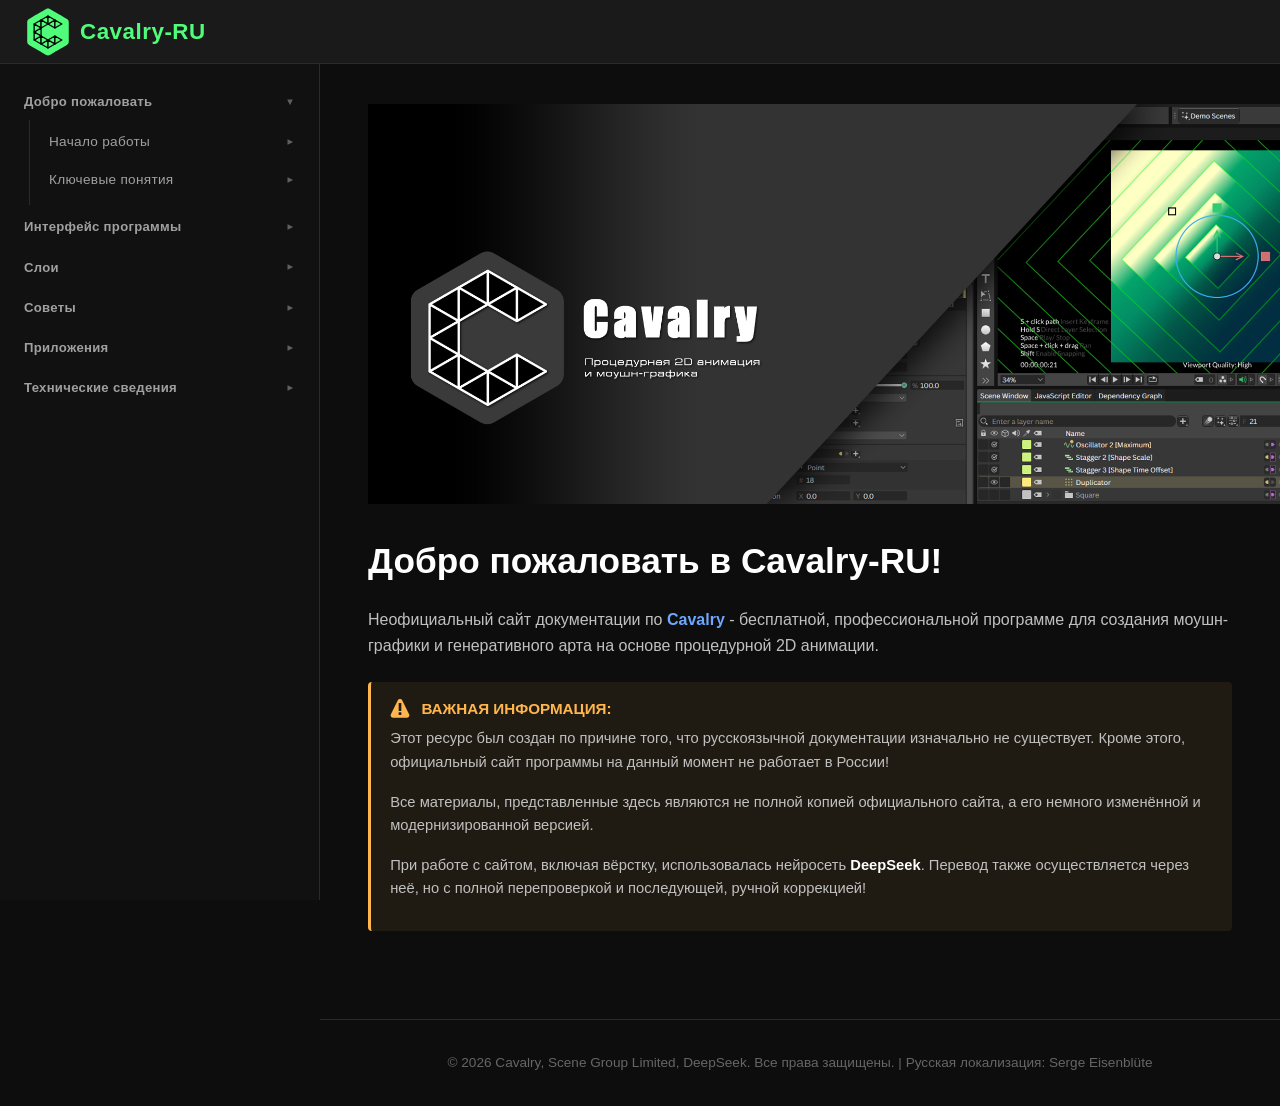
==== index.html @ df7b2c4f "Первые страницы Исправлена главная, добавлены первые страницы и необходимые файлы." ====
<!DOCTYPE html>
<html lang="ru">
<head>
    <meta charset="UTF-8">
    <meta name="viewport" content="width=device-width, initial-scale=1.0">
    <title>Cavalry-RU</title>
    <link rel="stylesheet" href="style.css">
    <link rel="icon" href="favicon.ico" type="image/x-icon">
</head>
<body>

<header></header>

    <aside></aside>

    <main>

        <div class="content">
            <img class="pic" src="imgs/cavalry-title.png" width="1000" height="400">
            <h1>Добро пожаловать в Cavalry-RU!</h1>
            <p>Неофициальный сайт документации по <a href="https://cavalry.studio/en/" target="_blank">Cavalry</a> - бесплатной, профессиональной программе для создания моушн-графики и генеративного арта на основе процедурной 2D анимации.</p>
    
            <div class="warn-box">
                <div class="boxtitle">
                    <img class="icon" src="imgs/warn.svg" width="20" height="20"> 
                    <span>ВАЖНАЯ ИНФОРМАЦИЯ:</span>
                </div>
            
            <p>Этот ресурс был создан по причине того, что русскоязычной документации изначально не существует. Кроме этого, официальный сайт программы на данный момент не работает в России!</p>
<p>Все материалы, представленные здесь являются не полной копией официального сайта, а его немного изменённой и модернизированной версией.</p>
<p>При работе с сайтом, включая вёрстку, использовалась нейросеть <strong>DeepSeek</strong>. Перевод также осуществляется через неё, но с полной перепроверкой и последующей, ручной коррекцией!</p>

            </div>
        </div>
    </main>

<footer></footer>

<script src="sidebar.js"></script>
<script src="header.js"></script>
<script src="footer.js"></script>
<script src="script.js"></script>
</body>
</html>
---- style.css ----
/* ===== Сброс и базовые стили ===== */
* {
    margin: 0;
    padding: 0;
    box-sizing: border-box;
}




:root {
    --bg: #0d0d0d;
    --bg-header: #1a1a1a;
    --bg-sidebar: #111111;
    --bg-card: #151515;

    --border: #2a2a2a;

    --text: #e8e8e8;
    --text-muted: #a0a0a0;
    --text-dim: #666;

    --accent: #6ea8fe;
    --accent-hover: #4c8ce8;

    --success: #4caf50;
    --warning: #ffb74d;
    --danger: #ef5350;

    --shadow-sidebar: 4px 0 20px rgba(0, 0, 0, 0.5);
    --overlay-bg: rgba(0, 0, 0, 0.6);

    --scrollbar-thumb: #2a2a2a;
    --scrollbar-thumb-hover: #3a3a3a;

    --info-bg: rgba(110, 168, 254, 0.08);
    --info-border: #6ea8fe;
    --info-text: #b8d0f5;

    --warn-bg: rgba(255, 183, 77, 0.08);
    --warn-border: #ffb74d;
    --warn-text: #f5d9a8;

    --note-bg: rgba(160, 160, 160, 0.08);
    --note-border: #a0a0a0;
    --note-text: #cccccc;

    --tip-bg: rgba(76, 175, 80, 0.08);
    --tip-border: #4caf50;
    --tip-text: #b8e6bb;

    --box-title: #ffffff;
    --code-bg: #1a1a1a;
    --code-text: #e0a0a0;
    --pre-bg: #1a1a1a;

    /* 👇 Ширина сайдбара — меняется в одном месте */
    --sidebar-width: 320px;
    --header-height: 64px;
}

html {
    scroll-behavior: smooth;
}

/* ===== Базовая разметка ===== */
body {
    font-family: -apple-system, BlinkMacSystemFont, "Segoe UI", Roboto,
                 "Helvetica Neue", Arial, sans-serif;
    background-color: var(--bg);
    color: var(--text);
    line-height: 1.6;
    min-height: 100vh;
    margin: 0;
}

/* ===== Шапка (во всю ширину сверху) ===== */
header {
    position: fixed;
    top: 0;
    left: 0;
    right: 0;
    height: var(--header-height);
    background-color: var(--bg-header);
    border-bottom: 1px solid var(--border);
    padding: 0 1.5rem;
    display: flex;
    align-items: center;
    justify-content: space-between;
    z-index: 200;
}

/* ===== Сайдбар — прижат к левому краю, на всю высоту ===== */
aside {
    position: fixed;
    top: var(--header-height);
    left: 0;
    bottom: 0;
    width: var(--sidebar-width);
    background-color: var(--bg-sidebar);
    border-right: 1px solid var(--border);
    padding: 1.2rem 0.9rem;
    overflow-y: auto;
    overscroll-behavior: contain;
    scrollbar-width: thin;
    scrollbar-color: #2a2a2a transparent;
    z-index: 100;
}

aside::-webkit-scrollbar {
    width: 8px;
}

aside::-webkit-scrollbar-track {
    background: transparent;
}

aside::-webkit-scrollbar-thumb {
    background: #2a2a2a;
    border-radius: 4px;
}

aside::-webkit-scrollbar-thumb:hover {
    background: #3a3a3a;
}


/* Заголовок группы с кликабельной ссылкой внутри */
.nav-group-title.has-link {
    padding: 0;                 /* отступы переносим на ссылку */
    gap: 0;
}

.nav-group-title.has-link .nav-group-link {
    flex: 1;
    color: inherit;
    text-decoration: none;
    padding: 0.5rem 0.6rem;
    border-radius: 4px 0 0 4px;
    transition: color 0.15s, background-color 0.15s;
    overflow: hidden;
    text-overflow: ellipsis;
    white-space: nowrap;
}

.nav-group-title.has-link .nav-group-link:hover {
    color: #fff;
    background-color: rgba(255, 255, 255, 0.04);
    text-decoration: none;
}

/* Стрелка — отдельная зона клика */
.nav-group-title.has-link .arrow {
    padding: 0.5rem 0.7rem;
    border-radius: 0 4px 4px 0;
    cursor: pointer;
    transition: background-color 0.15s;
}

.nav-group-title.has-link .arrow:hover {
    background-color: rgba(110, 168, 254, 0.12);
}

/* Активная ссылка в заголовке группы */
.nav-group-title.has-link .nav-group-link.active {
    color: #fff;
    background-color: rgba(110, 168, 254, 0.15);
    font-weight: 500;
}


/* ===== Контент — сдвинут вправо от сайдбара ===== */
main {
    margin-left: var(--sidebar-width);
    margin-top: var(--header-height);
    padding: 2.5rem 3rem 4rem;
    min-height: calc(100vh - var(--header-height));
}

.content {
    max-width: 1000px;
    margin: 0 auto;   /* 👈 центрируем */
}


.logo {
    display: flex;              /* 👈 включаем flex */
    align-items: center;        /* 👈 выравниваем по вертикальному центру */
    gap: 0.5rem;                /* отступ между иконкой и текстом */
    font-size: 1.4rem;
    font-weight: 700;
    color: #4FFD7A;
    letter-spacing: 0.5px;
    text-decoration: none;
}

.logo img {
    display: block;             /* убираем baseline-отступ снизу */
    width: 48px;
    height: 48px;
    flex-shrink: 0;             /* иконка не сжимается */
}


.pic {
    display: block;
    margin: auto auto 2.2rem auto;
}



.header-right {
    display: flex;
    align-items: center;
    gap: 1.5rem;
}

.search-box {
    background-color: var(--bg);
    border: 1px solid var(--border);
    border-radius: 6px;
    padding: 0.4rem 0.8rem;
    color: var(--text);
    font-size: 0.9rem;
    width: 200px;
    outline: none;
    transition: border-color 0.2s;
}

.search-box:focus {
    border-color: var(--accent);
}

nav.top-nav a {
    color: var(--text-muted);
    text-decoration: none;
    margin-left: 1.5rem;
    font-size: 0.95rem;
    transition: color 0.2s;
}

nav.top-nav a:hover {
    color: #fff;
}

.burger {
    display: none;
    background: none;
    border: none;
    color: var(--text);
    font-size: 1.5rem;
    cursor: pointer;
}

/* ===== Основной контейнер ===== */
.container {
    display: flex;
    max-width: 1300px;
    margin: 0 auto;
    padding: 2rem;
    gap: 3rem;
    width: 100%;
    flex: 1;
}



/* ===== Группа ===== */
.nav-group {
    margin-bottom: 0.2rem;
}

/* ===== Заголовок группы (НЕ кнопка, просто текст со стрелкой) ===== */
.nav-group-title {
    display: flex;
    align-items: center;
    justify-content: space-between;
    width: 100%;
    padding: 0.5rem 0.6rem;
    margin: 0;
    background: none;
    border: none;
    border-radius: 4px;
    color: var(--text-muted);
    font-family: inherit;
    font-size: 0.82rem;
    font-weight: 600;
    letter-spacing: 0.3px;
    text-transform: none;
    cursor: pointer;
    user-select: none;
    transition: color 0.15s, background-color 0.15s;
    outline: none;
}

.nav-group-title:hover {
    color: #fff;
    background-color: rgba(255, 255, 255, 0.04);
}

.nav-group-title:focus-visible {
    background-color: rgba(110, 168, 254, 0.1);
    color: #fff;
}

/* Стрелка */
.nav-group-title .arrow {
    font-size: 0.6rem;
    opacity: 0.55;
    transition: transform 0.2s ease;
    transform: rotate(0deg);
    line-height: 1;
}

.nav-group.collapsed .nav-group-title .arrow {
    transform: rotate(-90deg);
}

/* ===== Содержимое группы ===== */
.nav-group-content {
    max-height: 2000px;
    overflow: hidden;
    transition: max-height 0.3s ease, opacity 0.2s ease;
    opacity: 1;
}

.nav-group.collapsed .nav-group-content {
    max-height: 0;
    opacity: 0;
}

.nav-group-content ul {
    list-style: none;
    padding: 0.2rem 0 0.4rem 0.6rem;
    margin: 0;
    border-left: 1px solid var(--border);
    margin-left: 0.6rem;
}

.nav-group-content li {
    margin: 0;
}

.nav-group-content a {
    display: block;
    color: var(--text-muted);
    text-decoration: none;
    font-size: 0.88rem;
    padding: 0.32rem 0.6rem;
    border-radius: 4px;
    line-height: 1.4;
    transition: color 0.15s, background-color 0.15s;
}

.nav-group-content a:hover {
    color: #fff;
    background-color: rgba(110, 168, 254, 0.08);
}

.nav-group-content a.active {
    color: #fff;
    background-color: rgba(110, 168, 254, 0.15);
    font-weight: 500;
}

/* ===== Вложенные группы (2+ уровень) ===== */
.nav-group-content .nav-group {
    margin: 0;
}

.nav-group-content .nav-group-title {
    padding-left: 0.6rem;
    font-size: 0.85rem;
    font-weight: 500;
    color: var(--text-muted);
}

.nav-group-content .nav-group-title:hover {
    color: #fff;
}

.nav-group-content .nav-group-content ul {
    padding-left: 0.8rem;
    margin-left: 0.6rem;
    border-left: 1px solid var(--border);
}

/* Активный заголовок группы (если это ссылка) */
a.nav-group-title.active {
    color: #fff;
    background-color: rgba(110, 168, 254, 0.15);
    border-radius: 4px;
}

a.nav-group-title {
    text-decoration: none;
}

a.nav-group-title:hover {
    text-decoration: none;
}

/* Отступы по уровням — визуальная иерархия */
.nav-group-content { padding-left: 0.3rem; }

/* ===== Контент ===== */
main {
    flex: 1;
    min-width: 0;
}

h1 {
    font-size: 2.2rem;
    font-weight: 700;
    color: #fff;
    margin-bottom: 1.5rem;
    line-height: 1.25;
}

h2 {
    font-size: 1.4rem;
    font-weight: 600;
    color: #fff;
    margin-top: 2.5rem;
    margin-bottom: 1rem;
    padding-bottom: 0.5rem;
    border-bottom: 1px solid var(--border);
}

h3 {
    font-size: 1.1rem;
    font-weight: 600;
    color: #fff;
    margin-top: 1.8rem;
    margin-bottom: 0.8rem;
}

p {
    margin-bottom: 1rem;
    color: #c0c0c0;
}

main a {
    color: var(--accent);
    text-decoration: none;
    font-weight: bold;
}

main a:hover {
    text-decoration: underline;
}

ul.notes,
ul.content-list {
    list-style: none;
    margin: 1.5rem 0;
}

ul.content-list li {
    margin-bottom: 0.6rem;
    padding-left: 1.2rem;
    position: relative;
    color: #c0c0c0;
}

ul.content-list li::before {
    content: "•";
    position: absolute;
    left: 0;
    color: var(--accent);
}

ul.notes li {
    margin-bottom: 0.6rem;
}

ul.notes a {
    color: var(--accent);
    text-decoration: none;
    font-size: 0.95rem;
}

ul.notes a:hover {
    text-decoration: underline;
}

ul.notes a::after {
    content: " →";
    opacity: 0.6;
}



/* ===== Инфо-блоки ===== */
.info-box,
.warn-box,
.note-box,
.tip-box {
    padding: 0.9rem 1.2rem;
    border-radius: 4px;
    margin: 1.5rem 0;
    font-size: 0.92rem;
    border-left: 3px solid;
}

.info-box {
    background-color: rgba(110, 168, 254, 0.08);
    border-left-color: var(--accent);
    color: #6ea8fe;
}

.warn-box {
    background-color: rgba(255, 183, 77, 0.08);
    border-left-color: var(--warning);
    color: #ffb74d;
}

.note-box {
    background-color: rgba(160, 160, 160, 0.08);
    border-left-color: var(--text-muted);
    color: #cccccc;
}

.tip-box {
    background-color: rgba(76, 175, 80, 0.08);
    border-left-color: var(--success);
    color: #b8e6bb;
}

.info-box strong,
.warn-box strong,
.note-box strong,
.tip-box strong {
    color: #fff;
}

/* Строка с иконкой и заголовком */
.boxtitle {
    display: flex;
    align-items: center;   
    gap: 0.2rem;
    font-weight: 600;
    color: currentcolor;
    margin-bottom: 0.4rem;
    font-size: 0.95rem;
}

.icon {
  margin-right: 0.5rem; /* Отступ со всех сторон */
}



/* ===== Таблицы ===== */
table {
    width: 100%;
    border-collapse: collapse;
    margin: 1.5rem 0;
    font-size: 0.92rem;
}

th {
    text-align: left;
    padding: 0.7rem 1rem;
    background-color: var(--bg-card);
    color: #fff;
    border-bottom: 1px solid var(--border);
    font-weight: 600;
}

td {
    padding: 0.7rem 1rem;
    border-bottom: 1px solid var(--border);
    color: #c0c0c0;
}

tr:hover td {
    background-color: rgba(255, 255, 255, 0.02);
}

code {
    background-color: #1a1a1a;
    color: #e0a0a0;
    padding: 0.15rem 0.4rem;
    border-radius: 3px;
    font-family: "SF Mono", Consolas, Monaco, monospace;
    font-size: 0.88em;
}

pre {
    background-color: #1a1a1a;
    border: 1px solid var(--border);
    border-radius: 6px;
    padding: 1rem 1.2rem;
    overflow-x: auto;
    margin: 1.5rem 0;
}

pre code {
    background: none;
    padding: 0;
    color: #e8e8e8;
}

/* ===== Навигация между страницами ===== */
.page-nav {
    display: flex;
    justify-content: space-between;
    margin-top: 3rem;
    padding-top: 1.5rem;
    border-top: 1px solid var(--border);
    gap: 1rem;
}

.page-nav a {
    color: var(--accent);
    text-decoration: none;
    font-size: 0.95rem;
    padding: 0.6rem 1rem;
    border: 1px solid var(--border);
    border-radius: 6px;
    transition: all 0.2s;
    background-color: var(--bg-card);
}

.page-nav a:hover {
    border-color: var(--accent);
    background-color: rgba(110, 168, 254, 0.08);
    text-decoration: none;
}

/* ===== Подвал ===== */
footer {
    margin-left: var(--sidebar-width);
    text-align: center;
    padding: 2rem;
    color: var(--text-dim);
    font-size: 0.85rem;
    border-top: 1px solid var(--border);
}

/* ===== Мобильная адаптация ===== */
@media (max-width: 900px) {

    /* Сайдбар уезжает влево */
    aside {
        transform: translateX(-100%);
        transition: transform 0.25s ease;
        width: 280px;
        box-shadow: 4px 0 20px rgba(0, 0, 0, 0.5);
    }

    /* Класс .open добавляется через JS */
    aside.open {
        transform: translateX(0);
    }

    /* Контент больше не сдвигается */
    main,
    footer {
        margin-left: 0;
        padding: 1.5rem 1.2rem 3rem;
    }

    /* Затемнение под сайдбаром */
    .overlay {
        display: none;
        position: fixed;
        inset: 0;
        background: rgba(0, 0, 0, 0.6);
        z-index: 90;
    }

    .overlay.open {
        display: block;
    }

    /* Кнопка-бургер в шапке */
    .burger {
        display: block;
        background: none;
        border: none;
        color: var(--text);
        font-size: 1.5rem;
        cursor: pointer;
        padding: 0.3rem 0.6rem;
    }

    /* Прячем верхнюю навигацию */
    nav.top-nav {
        display: none;
    }

    /* Search box на мобиле — прячем или сужаем */
    .search-box {
        width: 140px;
    }
}

/* На десктопе бургер скрыт */
@media (min-width: 901px) {
    .burger {
        display: none;
    }
}
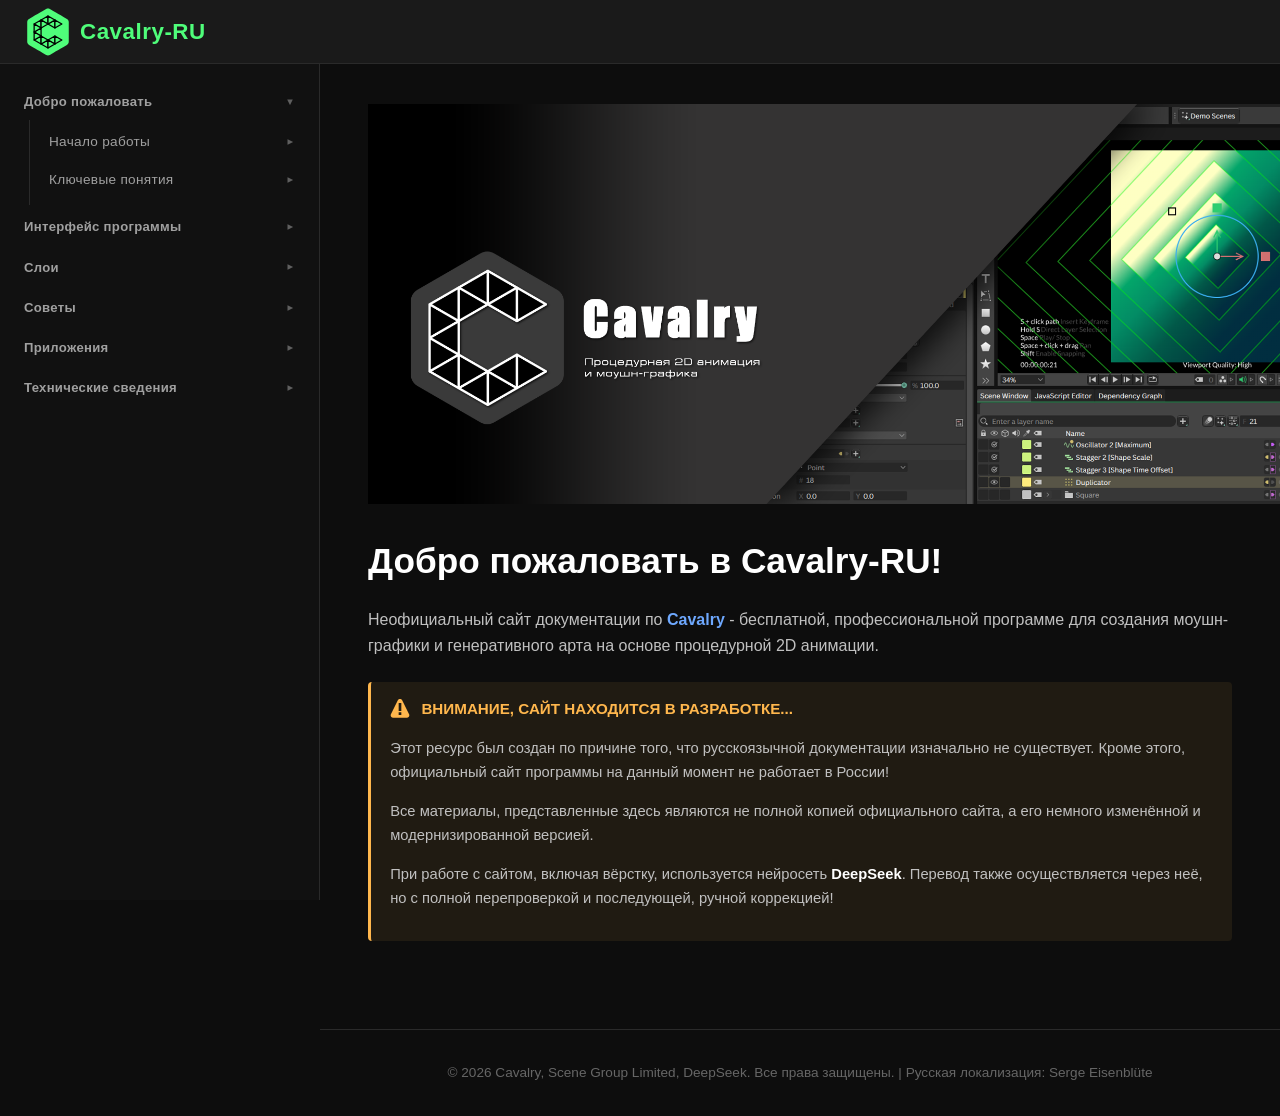
==== commit 903a832b: "Страница файлов с примерами Добавлены превьюшки файлов и сама страница, а также новые папки files и " ====
--- a/index.html
+++ b/index.html
@@ -23,12 +23,12 @@
             <div class="warn-box">
                 <div class="boxtitle">
                     <img class="icon" src="imgs/warn.svg" width="20" height="20"> 
-                    <span>ВАЖНАЯ ИНФОРМАЦИЯ:</span>
+                    <span>ВНИМАНИЕ, САЙТ НАХОДИТСЯ В РАЗРАБОТКЕ...</span>
                 </div>
-            
+            <p></p>
             <p>Этот ресурс был создан по причине того, что русскоязычной документации изначально не существует. Кроме этого, официальный сайт программы на данный момент не работает в России!</p>
 <p>Все материалы, представленные здесь являются не полной копией официального сайта, а его немного изменённой и модернизированной версией.</p>
-<p>При работе с сайтом, включая вёрстку, использовалась нейросеть <strong>DeepSeek</strong>. Перевод также осуществляется через неё, но с полной перепроверкой и последующей, ручной коррекцией!</p>
+<p>При работе с сайтом, включая вёрстку, используется нейросеть <strong>DeepSeek</strong>. Перевод также осуществляется через неё, но с полной перепроверкой и последующей, ручной коррекцией!</p>
 
             </div>
         </div>
--- a/style.css
+++ b/style.css
@@ -490,6 +490,75 @@
 }
 
 
+/* ===== Сетка примеров ===== */
+.example-grid {
+    display: grid;
+    grid-template-columns: repeat(5, 1fr);
+    gap: 1.2rem;
+    margin: 2rem 0;
+}
+
+.example-item {
+    display: block;
+    text-decoration: none;
+    color: var(--text);
+    border: 1px solid var(--border);
+    border-radius: 8px;
+    overflow: hidden;
+    background-color: var(--bg-card);
+    transition: transform 0.15s ease, border-color 0.15s ease, box-shadow 0.15s ease;
+}
+
+.example-item:hover {
+    transform: translateY(-3px);
+    border-color: var(--accent);
+    box-shadow: 0 6px 20px rgba(0, 0, 0, 0.08);
+    text-decoration: none;
+}
+
+.example-item img {
+    display: block;
+    width: 100%;
+    height: 200px;
+    object-fit: cover;
+    background-color: var(--bg);
+}
+
+.example-item .example-title {
+    display: block;
+    padding: 0.6rem 0.7rem;
+    font-size: 0.85rem;
+    font-weight: 500;
+    color: var(--text-muted);
+    text-align: center;
+    white-space: nowrap;
+    overflow: hidden;
+    text-overflow: ellipsis;
+    transition: color 0.15s;
+}
+
+.example-item:hover .example-title {
+    color: var(--accent);
+}
+
+/* Планшет — 3 в ряд */
+@media (max-width: 1100px) {
+    .example-grid {
+        grid-template-columns: repeat(3, 1fr);
+    }
+}
+
+/* Мобильный — 2 в ряд */
+@media (max-width: 700px) {
+    .example-grid {
+        grid-template-columns: repeat(2, 1fr);
+    }
+
+    .example-item img {
+        height: 160px;
+    }
+}
+
 
 /* ===== Инфо-блоки ===== */
 .info-box,
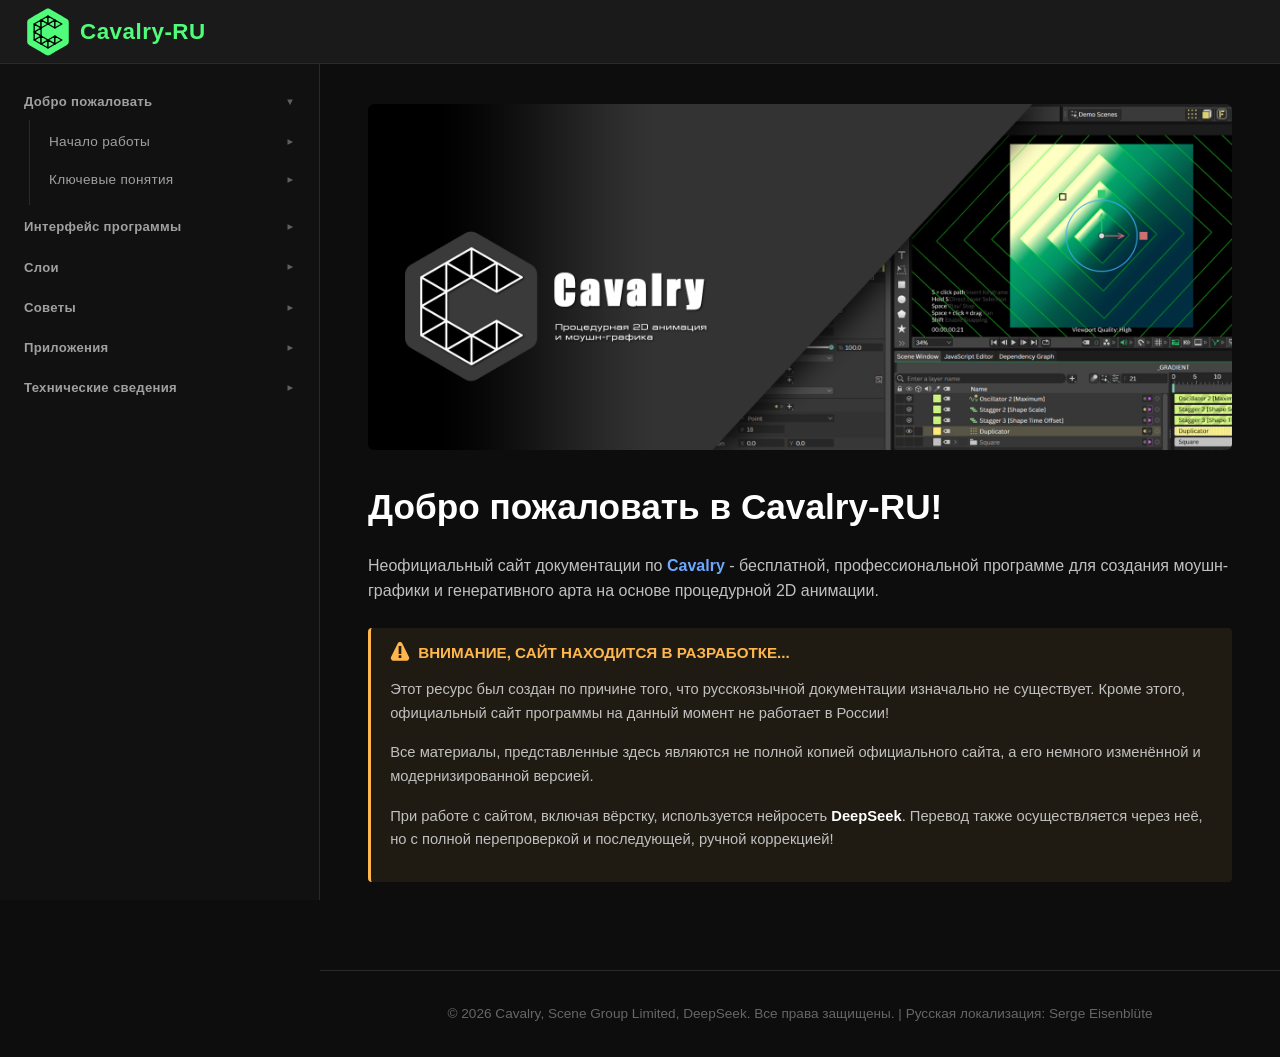
==== commit 0d4a9ce0: "Быстрый старт Добавлена станица Быстрый старт и скорректирован css стиль для инфо-блоков и изображен" ====
--- a/index.html
+++ b/index.html
@@ -16,7 +16,7 @@
     <main>
 
         <div class="content">
-            <img class="pic" src="imgs/cavalry-title.png" width="1000" height="400">
+            <img src="imgs/cavalry-title.png">
             <h1>Добро пожаловать в Cavalry-RU!</h1>
             <p>Неофициальный сайт документации по <a href="https://cavalry.studio/en/" target="_blank">Cavalry</a> - бесплатной, профессиональной программе для создания моушн-графики и генеративного арта на основе процедурной 2D анимации.</p>
     
--- a/style.css
+++ b/style.css
@@ -179,14 +179,14 @@
 
 .content {
     max-width: 1000px;
-    margin: 0 auto;   /* 👈 центрируем */
+    margin: 0 auto;   
 }
 
 
 .logo {
-    display: flex;              /* 👈 включаем flex */
-    align-items: center;        /* 👈 выравниваем по вертикальному центру */
-    gap: 0.5rem;                /* отступ между иконкой и текстом */
+    display: flex;             
+    align-items: center;        
+    gap: 0.5rem;                
     font-size: 1.4rem;
     font-weight: 700;
     color: #4FFD7A;
@@ -194,11 +194,12 @@
     text-decoration: none;
 }
 
-.logo img {
-    display: block;             /* убираем baseline-отступ снизу */
-    width: 48px;
-    height: 48px;
-    flex-shrink: 0;             /* иконка не сжимается */
+.content img {
+    max-width: 100%;
+    height: auto;
+    display: block;
+    border-radius: 6px;
+    margin: auto auto 2.2rem auto;
 }
 
 
@@ -603,19 +604,36 @@
     color: #fff;
 }
 
-/* Строка с иконкой и заголовком */
+.info-box .boxtitle { color: var(--accent); }
+.warn-box .boxtitle { color: var(--warning); }
+.note-box .boxtitle { color: var(--text-dim); }
+.tip-box  .boxtitle { color: var(--success); }
+
+/* ===== Заголовок инфо-блока ===== */
 .boxtitle {
     display: flex;
-    align-items: center;   
-    gap: 0.2rem;
+    align-items: center;      
+    gap: 0.5rem;              
+    margin-bottom: 0.5rem;
     font-weight: 600;
-    color: currentcolor;
-    margin-bottom: 0.4rem;
     font-size: 0.95rem;
-}
-
-.icon {
-  margin-right: 0.5rem; /* Отступ со всех сторон */
+    line-height: 1.2;         
+    color: var(--text);
+}
+
+.boxtitle .icon {
+    display: block;           
+    flex-shrink: 0;           
+    width: 20px;
+    height: 20px;
+    margin: 0;                
+    padding: 0;
+}
+
+.boxtitle span {
+    display: inline-block;
+    line-height: 1;
+    color: inherit;
 }
 
 
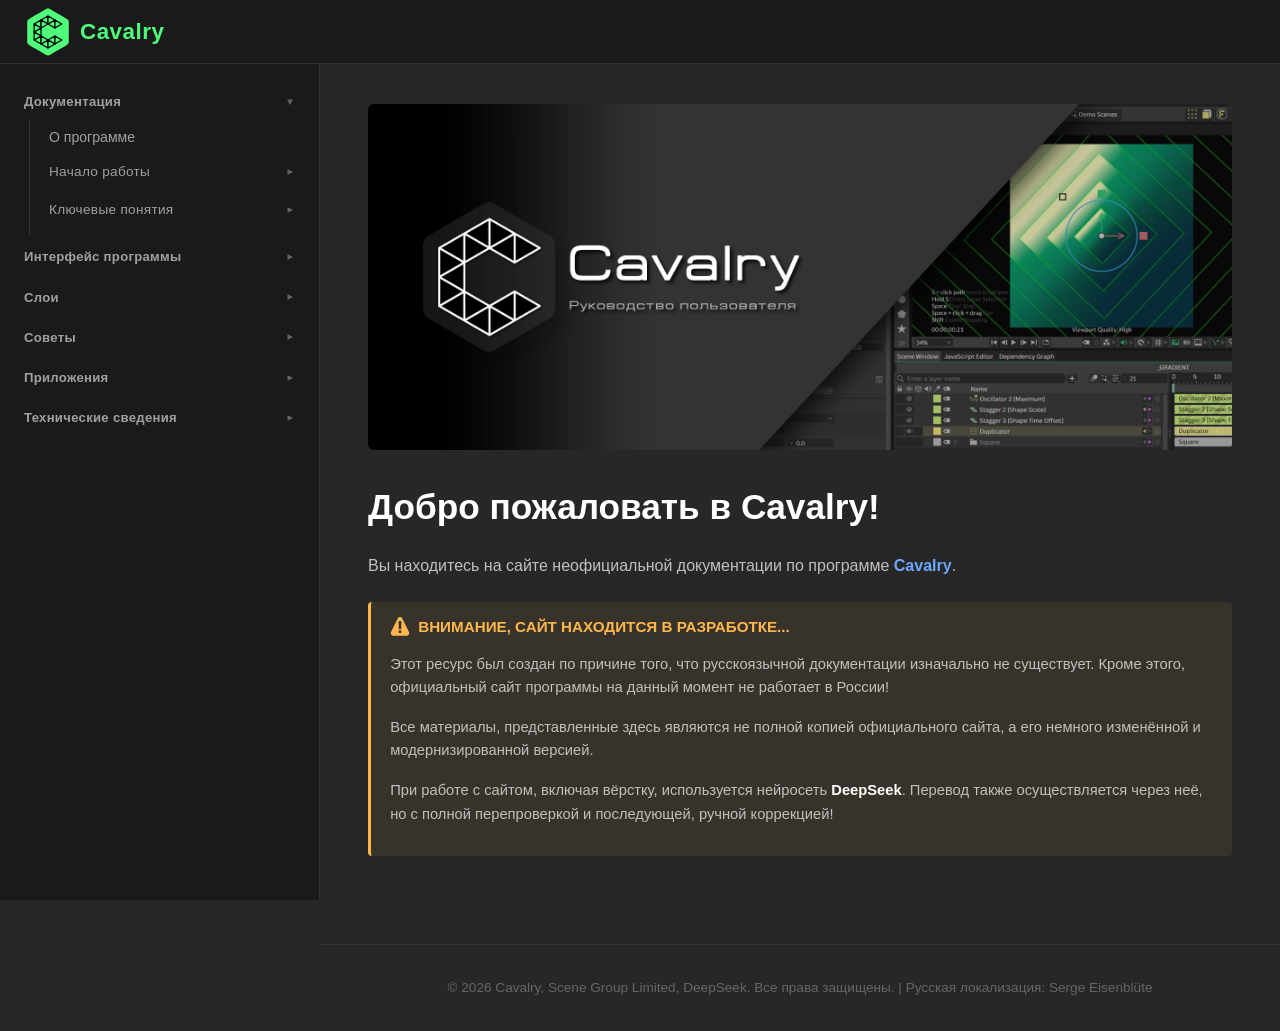
==== commit dadc352b: "Плавная прокрутка Добавил плавную прокрутку с инерцией через Lenis." ====
--- a/index.html
+++ b/index.html
@@ -3,22 +3,22 @@
 <head>
     <meta charset="UTF-8">
     <meta name="viewport" content="width=device-width, initial-scale=1.0">
-    <title>Cavalry-RU</title>
+    <title>Cavalry</title>
     <link rel="stylesheet" href="style.css">
     <link rel="icon" href="favicon.ico" type="image/x-icon">
 </head>
 <body>
 
-<header></header>
+    <header></header>
 
-    <aside></aside>
+    <aside data-lenis-prevent></aside>
 
     <main>
 
         <div class="content">
             <img src="imgs/cavalry-title.png">
-            <h1>Добро пожаловать в Cavalry-RU!</h1>
-            <p>Неофициальный сайт документации по <a href="https://cavalry.studio/en/" target="_blank">Cavalry</a> - бесплатной, профессиональной программе для создания моушн-графики и генеративного арта на основе процедурной 2D анимации.</p>
+            <h1>Добро пожаловать в Cavalry!</h1>
+            <p>Вы находитесь на сайте неофициальной документации по программе <a href="https://cavalry.studio/en/" target="_blank">Cavalry</a>.</p>
     
             <div class="warn-box">
                 <div class="boxtitle">
@@ -36,9 +36,11 @@
 
 <footer></footer>
 
+<script src="lenis.min.js"></script>
 <script src="sidebar.js"></script>
 <script src="header.js"></script>
 <script src="footer.js"></script>
 <script src="script.js"></script>
+<script src="smooth-scroll.js"></script> 
 </body>
 </html>
--- a/style.css
+++ b/style.css
@@ -1,4 +1,4 @@
-/* ===== Сброс и базовые стили ===== */
+/*------------------------- СБРОС И БАЗОВЫЕ СТИЛИ ----------------------------*/
 * {
     margin: 0;
     padding: 0;
@@ -6,15 +6,13 @@
 }
 
 
-
-
 :root {
-    --bg: #0d0d0d;
+    --bg: #272727;/*0d0d0d;*/
     --bg-header: #1a1a1a;
-    --bg-sidebar: #111111;
-    --bg-card: #151515;
-
-    --border: #2a2a2a;
+    --bg-sidebar: #1a1a1a;
+    --bg-card: #222;
+
+    --border: #313131;
 
     --text: #e8e8e8;
     --text-muted: #a0a0a0;
@@ -54,16 +52,38 @@
     --code-text: #e0a0a0;
     --pre-bg: #1a1a1a;
 
-    /* 👇 Ширина сайдбара — меняется в одном месте */
+    /* Ширина сайдбара — меняется здесь */
     --sidebar-width: 320px;
     --header-height: 64px;
 }
 
 html {
-    scroll-behavior: smooth;
-}
-
-/* ===== Базовая разметка ===== */
+    scroll-behavior: auto;
+}
+
+/* Lenis рекомендует этот набор для корректной работы */
+html.lenis,
+html.lenis body {
+    height: auto;
+}
+
+.lenis.lenis-smooth {
+    scroll-behavior: auto !important;
+}
+
+.lenis.lenis-smooth [data-lenis-prevent] {
+    overscroll-behavior: contain;
+}
+
+.lenis.lenis-stopped {
+    overflow: hidden;
+}
+
+.lenis.lenis-smooth iframe {
+    pointer-events: none;
+}
+
+/*----------------------------- БАЗОВАЯ РАЗМЕТКА -----------------------------*/
 body {
     font-family: -apple-system, BlinkMacSystemFont, "Segoe UI", Roboto,
                  "Helvetica Neue", Arial, sans-serif;
@@ -74,7 +94,7 @@
     margin: 0;
 }
 
-/* ===== Шапка (во всю ширину сверху) ===== */
+/*----------------------------- ШАПКА (ВО ВСЮ ШИРИНУ СВЕРХУ) -----------------*/
 header {
     position: fixed;
     top: 0;
@@ -90,7 +110,7 @@
     z-index: 200;
 }
 
-/* ===== Сайдбар — прижат к левому краю, на всю высоту ===== */
+/*--------------- САЙДБАР ПРИЖАТ К ЛЕВОМУ КРАЮ, НА ВСЮ ВЫСОТУ ----------------*/
 aside {
     position: fixed;
     top: var(--header-height);
@@ -169,7 +189,7 @@
 }
 
 
-/* ===== Контент — сдвинут вправо от сайдбара ===== */
+/*------------------- КОНТЕНТ СДВИНУТ ВПРАВО ОТ САЙДБАРА ---------------------*/
 main {
     margin-left: var(--sidebar-width);
     margin-top: var(--header-height);
@@ -202,13 +222,38 @@
     margin: auto auto 2.2rem auto;
 }
 
-
-.pic {
+.content img.inline-icon {
+    display: inline-block;
+    vertical-align: middle;
+    width: 20px;
+    height: 20px;
+    margin: 0 0.15rem;
+    max-width: none;
+    height: 20px;   /* фиксируем высоту */
+    border-radius: 0;
+}
+
+.content figure {
+    margin: 1.5rem 0;
+    text-align: center;
+}
+
+.content figure img {
+    max-width: 100%;
+    height: auto;
     display: block;
-    margin: auto auto 2.2rem auto;
-}
-
-
+    margin: 0 auto;
+    border-radius: 6px;
+    border: 1px solid var(--border);
+}
+
+.content figcaption {
+    margin-top: 0.6rem;
+    font-size: 0.85rem;
+    color: var(--text-dim);
+    font-style: italic;
+    line-height: 1.4;
+}
 
 .header-right {
     display: flex;
@@ -636,6 +681,48 @@
     color: inherit;
 }
 
+/* ===== Списки внутри инфо-блоков ===== */
+.info-box ul,
+.warn-box ul,
+.note-box ul,
+.tip-box  ul,
+.info-box ol,
+.warn-box ol,
+.note-box ol,
+.tip-box  ol {
+    margin: 0.6rem 0 0.2rem 0;
+    padding-left: 1.4rem;      /* 👈 отступ слева для маркеров/номеров */
+    color: inherit;
+}
+
+/* Пункты списка */
+.info-box li,
+.warn-box li,
+.note-box li,
+.tip-box  li {
+    margin-bottom: 0.35rem;
+    padding-left: 0.2rem;
+    color: inherit;
+}
+
+.info-box li:last-child,
+.warn-box li:last-child,
+.note-box li:last-child,
+.tip-box  li:last-child {
+    margin-bottom: 0;
+}
+
+/* Маркеры списка — в цвет заголовка блока */
+.info-box ul li::marker { color: var(--accent); }
+.warn-box ul li::marker { color: var(--warning); }
+.note-box ul li::marker { color: var(--text-dim); }
+.tip-box  ul li::marker { color: var(--success); }
+
+/* Номера в нумерованном списке — тоже в цвет */
+.info-box ol li::marker { color: var(--accent); font-weight: 600; }
+.warn-box ol li::marker { color: var(--warning); font-weight: 600; }
+.note-box ol li::marker { color: var(--text-dim); font-weight: 600; }
+.tip-box  ol li::marker { color: var(--success); font-weight: 600; }
 
 
 /* ===== Таблицы ===== */
@@ -693,9 +780,11 @@
 .page-nav {
     display: flex;
     justify-content: space-between;
-    margin-top: 3rem;
+    margin-top: 1rem;
     padding-top: 1.5rem;
+    padding-bottom: 1.5rem;
     border-top: 1px solid var(--border);
+    border-bottom: 1px solid var(--border);
     gap: 1rem;
 }
 
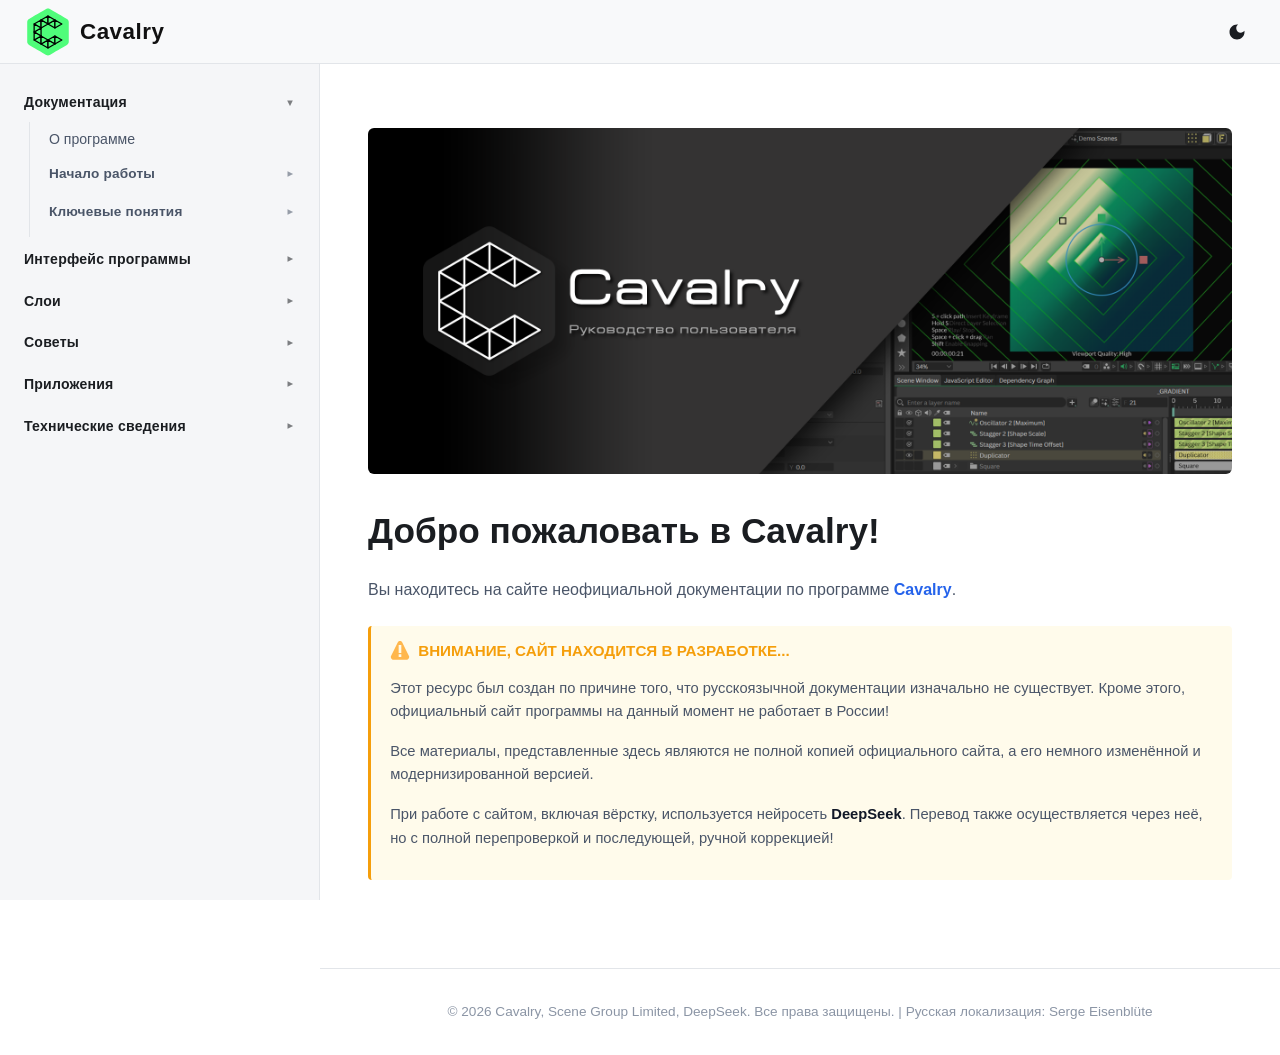
==== commit 635121a9: "Добавлена возможность изменения темы Добавлена возможность изменения темы и чуть исправлен readme.md" ====
--- a/index.html
+++ b/index.html
@@ -4,6 +4,27 @@
     <meta charset="UTF-8">
     <meta name="viewport" content="width=device-width, initial-scale=1.0">
     <title>Cavalry</title>
+    
+    <script>
+    (function () {
+        const saved = localStorage.getItem('cavalry-theme');
+        const prefersLight = window.matchMedia('(prefers-color-scheme: light)').matches;
+        const theme = saved || (prefersLight ? 'light' : 'dark');
+        if (theme === 'light') {
+            document.documentElement.classList.add('light');
+        }
+    })();
+    </script>
+    
+    <style>
+        /* Скрываем вспышку: пока не загрузится body, фон уже светлый */
+        .light-preload body {
+            background: #fff;
+        }
+    </style>
+    
+    
+    
     <link rel="stylesheet" href="style.css">
     <link rel="icon" href="favicon.ico" type="image/x-icon">
 </head>
@@ -41,6 +62,7 @@
 <script src="header.js"></script>
 <script src="footer.js"></script>
 <script src="script.js"></script>
+<script src="theme.js"></script> 
 <script src="smooth-scroll.js"></script> 
 </body>
 </html>
--- a/style.css
+++ b/style.css
@@ -1,13 +1,18 @@
-/*------------------------- СБРОС И БАЗОВЫЕ СТИЛИ ----------------------------*/
+/*------------------------------------------------------------------------------
+СБРОС И БАЗОВЫЕ СТИЛИ
+------------------------------------------------------------------------------*/
 * {
     margin: 0;
     padding: 0;
     box-sizing: border-box;
 }
 
-
+/*------------------------------------------------------------------------------
+ГЛОБАЛЬНЫЕ ЦВЕТА И РАЗМЕРЫ
+------------------------------------------------------------------------------*/
 :root {
-    --bg: #272727;/*0d0d0d;*/
+    /* ТЁМНАЯ ТЕМА (по умолчанию) */
+    --bg: #272727;
     --bg-header: #1a1a1a;
     --bg-sidebar: #1a1a1a;
     --bg-card: #222;
@@ -17,6 +22,8 @@
     --text: #e8e8e8;
     --text-muted: #a0a0a0;
     --text-dim: #666;
+
+    --logo-text: #4FFD7A;
 
     --accent: #6ea8fe;
     --accent-hover: #4c8ce8;
@@ -52,16 +59,82 @@
     --code-text: #e0a0a0;
     --pre-bg: #1a1a1a;
 
-    /* Ширина сайдбара — меняется здесь */
+    /* Размеры */
     --sidebar-width: 320px;
     --header-height: 64px;
-}
-
+    --toc-height: 48px;
+}
+
+/*------------------------------------------------------------------------------
+СВЕТЛАЯ ТЕМА (класс на <html>)
+------------------------------------------------------------------------------*/
+html.light {
+    --bg: #ffffff;
+    --bg-header: #f8f9fa;
+    --bg-sidebar: #f5f6f8;
+    --bg-card: #f0f2f5;
+
+    --border: #e2e5e9;
+
+    --text: #1a1d21;
+    --text-muted: #4a5568;
+    --text-dim: #8b95a5;
+    
+    --logo-text: #111;
+
+    --accent: #2563eb;
+    --accent-hover: #1d4ed8;
+
+    --success: #16a34a;
+    --warning: #d97706;
+    --danger: #dc2626;
+
+    --shadow-sidebar: 4px 0 20px rgba(0, 0, 0, 0.08);
+    --overlay-bg: rgba(0, 0, 0, 0.35);
+
+    --scrollbar-thumb: #d0d4da;
+    --scrollbar-thumb-hover: #b8bdc5;
+
+    --info-bg: #eff6ff;
+    --info-border: #3b82f6;
+    --info-text: #1e40af;
+
+    --warn-bg: #fffbeb;
+    --warn-border: #f59e0b;
+    --warn-text: #92400e;
+
+    --note-bg: #f3f4f6;
+    --note-border: #9ca3af;
+    --note-text: #374151;
+
+    --tip-bg: #ecfdf5;
+    --tip-border: #10b981;
+    --tip-text: #065f46;
+
+    --box-title: #111827;
+    --code-bg: #f0f2f5;
+    --code-text: #b91c1c;
+    --pre-bg: #f8f9fa;
+}
+
+/*------------------------------------------------------------------------------
+ОТКЛЮЧЕНИЕ TRANSITION ПРИ ЗАГРУЗКЕ (против мигания)
+------------------------------------------------------------------------------*/
+.no-transition,
+.no-transition *,
+.no-transition *::before,
+.no-transition *::after {
+    transition: none !important;
+}
+
+
+/*------------------------------------------------------------------------------
+БАЗОВАЯ РАЗМЕТКА
+------------------------------------------------------------------------------*/
 html {
     scroll-behavior: auto;
 }
 
-/* Lenis рекомендует этот набор для корректной работы */
 html.lenis,
 html.lenis body {
     height: auto;
@@ -83,7 +156,6 @@
     pointer-events: none;
 }
 
-/*----------------------------- БАЗОВАЯ РАЗМЕТКА -----------------------------*/
 body {
     font-family: -apple-system, BlinkMacSystemFont, "Segoe UI", Roboto,
                  "Helvetica Neue", Arial, sans-serif;
@@ -94,7 +166,9 @@
     margin: 0;
 }
 
-/*----------------------------- ШАПКА (ВО ВСЮ ШИРИНУ СВЕРХУ) -----------------*/
+/*------------------------------------------------------------------------------
+ШАПКА
+------------------------------------------------------------------------------*/
 header {
     position: fixed;
     top: 0;
@@ -110,7 +184,9 @@
     z-index: 200;
 }
 
-/*--------------- САЙДБАР ПРИЖАТ К ЛЕВОМУ КРАЮ, НА ВСЮ ВЫСОТУ ----------------*/
+/*------------------------------------------------------------------------------
+САЙДБАР
+------------------------------------------------------------------------------*/
 aside {
     position: fixed;
     top: var(--header-height);
@@ -123,95 +199,50 @@
     overflow-y: auto;
     overscroll-behavior: contain;
     scrollbar-width: thin;
-    scrollbar-color: #2a2a2a transparent;
+    scrollbar-color: var(--scrollbar-thumb) transparent;
     z-index: 100;
 }
 
-aside::-webkit-scrollbar {
-    width: 8px;
-}
-
-aside::-webkit-scrollbar-track {
-    background: transparent;
-}
-
+aside::-webkit-scrollbar { width: 8px; }
+aside::-webkit-scrollbar-track { background: transparent; }
 aside::-webkit-scrollbar-thumb {
-    background: #2a2a2a;
+    background: var(--scrollbar-thumb);
     border-radius: 4px;
 }
-
 aside::-webkit-scrollbar-thumb:hover {
-    background: #3a3a3a;
-}
-
-
-/* Заголовок группы с кликабельной ссылкой внутри */
-.nav-group-title.has-link {
-    padding: 0;                 /* отступы переносим на ссылку */
-    gap: 0;
-}
-
-.nav-group-title.has-link .nav-group-link {
+    background: var(--scrollbar-thumb-hover);
+}
+
+/*------------------------------------------------------------------------------
+ГЛАВНЫЙ КОНТЕНТ
+------------------------------------------------------------------------------*/
+main {
     flex: 1;
-    color: inherit;
-    text-decoration: none;
-    padding: 0.5rem 0.6rem;
-    border-radius: 4px 0 0 4px;
-    transition: color 0.15s, background-color 0.15s;
-    overflow: hidden;
-    text-overflow: ellipsis;
-    white-space: nowrap;
-}
-
-.nav-group-title.has-link .nav-group-link:hover {
-    color: #fff;
-    background-color: rgba(255, 255, 255, 0.04);
-    text-decoration: none;
-}
-
-/* Стрелка — отдельная зона клика */
-.nav-group-title.has-link .arrow {
-    padding: 0.5rem 0.7rem;
-    border-radius: 0 4px 4px 0;
-    cursor: pointer;
-    transition: background-color 0.15s;
-}
-
-.nav-group-title.has-link .arrow:hover {
-    background-color: rgba(110, 168, 254, 0.12);
-}
-
-/* Активная ссылка в заголовке группы */
-.nav-group-title.has-link .nav-group-link.active {
-    color: #fff;
-    background-color: rgba(110, 168, 254, 0.15);
-    font-weight: 500;
-}
-
-
-/*------------------- КОНТЕНТ СДВИНУТ ВПРАВО ОТ САЙДБАРА ---------------------*/
-main {
+    min-width: 0;
     margin-left: var(--sidebar-width);
     margin-top: var(--header-height);
-    padding: 2.5rem 3rem 4rem;
+    padding: 4rem 3rem 4rem;
     min-height: calc(100vh - var(--header-height));
+}
+
+body.has-toc main {
+    margin-top: calc(var(--header-height) + var(--toc-height, 48px));
+    min-height: calc(100vh - var(--header-height) - var(--toc-height, 48px));
+}
+
+main a {
+    color: var(--accent);
+    text-decoration: none;
+    font-weight: bold;
+}
+
+main a:hover {
+    text-decoration: underline;
 }
 
 .content {
     max-width: 1000px;
-    margin: 0 auto;   
-}
-
-
-.logo {
-    display: flex;             
-    align-items: center;        
-    gap: 0.5rem;                
-    font-size: 1.4rem;
-    font-weight: 700;
-    color: #4FFD7A;
-    letter-spacing: 0.5px;
-    text-decoration: none;
+    margin: 0 auto;
 }
 
 .content img {
@@ -229,7 +260,6 @@
     height: 20px;
     margin: 0 0.15rem;
     max-width: none;
-    height: 20px;   /* фиксируем высоту */
     border-radius: 0;
 }
 
@@ -255,40 +285,114 @@
     line-height: 1.4;
 }
 
+/* Списки */
+.content ul,
+ul.content-list {
+    list-style: disc;
+    margin: 1rem 0;
+    padding-left: 1.5rem;
+    color: var(--text-muted);
+}
+
+ul.content-list > li::before {
+    content: none;
+    display: none;
+}
+
+.content ul li,
+ul.content-list li {
+    margin-bottom: 0.4rem;
+    padding-left: 0.2rem;
+}
+
+/* Вложенные списки */
+.content ul ul,
+ul.content-list ul {
+    list-style: disc;
+    margin: 0.4rem 0;
+    padding-left: 1.2rem;
+    color: var(--text-muted);
+}
+
+.content ul ul ul,
+ul.content-list ul ul {
+    padding-left: 1.2rem;
+    list-style: disc;
+}
+
+.content ul li::marker,
+ul.content-list li::marker {
+    color: var(--accent);
+}
+
+/* Логотип */
+.logo {
+    display: flex;
+    align-items: center;
+    gap: 0.5rem;
+    font-size: 1.4rem;
+    font-weight: 700;
+    color: var(--logo-text);
+    letter-spacing: 0.5px;
+    text-decoration: none;
+    flex-shrink: 0;
+}
+
+.logo img {
+    display: block;
+    width: 48px;
+    height: 48px;
+    flex-shrink: 0;
+}
+
+/* Правая часть шапки */
 .header-right {
     display: flex;
     align-items: center;
-    gap: 1.5rem;
-}
-
-.search-box {
-    background-color: var(--bg);
-    border: 1px solid var(--border);
-    border-radius: 6px;
-    padding: 0.4rem 0.8rem;
+    gap: 1rem;
+    flex-shrink: 0;
+}
+
+/* Кнопка темы */
+.theme-toggle {
+    background: none;
+    border: none;                    /* 👈 убираем рамку */
+    outline: none;                   /* 👈 убираем фокусную рамку */
+    -webkit-appearance: none;        /* 👈 убираем системный стиль (Safari) */
+    appearance: none;
+    width: 38px;
+    height: 38px;
+    display: inline-flex;
+    align-items: center;
+    justify-content: center;
+    cursor: pointer;
+    line-height: 1;
+    padding: 0;
     color: var(--text);
-    font-size: 0.9rem;
-    width: 200px;
-    outline: none;
-    transition: border-color 0.2s;
-}
-
-.search-box:focus {
-    border-color: var(--accent);
-}
-
-nav.top-nav a {
-    color: var(--text-muted);
-    text-decoration: none;
-    margin-left: 1.5rem;
-    font-size: 0.95rem;
-    transition: color 0.2s;
-}
-
-nav.top-nav a:hover {
-    color: #fff;
-}
-
+    flex-shrink: 0;
+}
+
+.theme-toggle:hover {
+    background: none;
+    
+    color: var(--accent);
+}
+
+.theme-toggle svg {
+    width: 20px;
+    height: 20px;
+    fill: currentColor;
+    display: block;
+}
+
+/* Показ ☀/☾ в зависимости от темы */
+.theme-toggle .icon-sun { display: inline-block; }
+.theme-toggle .icon-moon { display: none; }
+
+html.light .theme-toggle .icon-sun { display: none; }
+html.light .theme-toggle .icon-moon { display: inline-block; }
+
+/* Бургер */
 .burger {
     display: none;
     background: none;
@@ -296,247 +400,144 @@
     color: var(--text);
     font-size: 1.5rem;
     cursor: pointer;
-}
-
-/* ===== Основной контейнер ===== */
-.container {
-    display: flex;
-    max-width: 1300px;
-    margin: 0 auto;
-    padding: 2rem;
-    gap: 3rem;
-    width: 100%;
-    flex: 1;
-}
-
-
-
-/* ===== Группа ===== */
-.nav-group {
-    margin-bottom: 0.2rem;
-}
-
-/* ===== Заголовок группы (НЕ кнопка, просто текст со стрелкой) ===== */
-.nav-group-title {
+    padding: 0.3rem 0.6rem;
+    line-height: 1;
+    flex-shrink: 0;
+}
+
+/*------------------------------------------------------------------------------
+СТРАНИЧНОЕ МЕНЮ (TOC)
+------------------------------------------------------------------------------*/
+.page-toc {
+    position: fixed;
+    top: var(--header-height);
+    left: var(--sidebar-width);
+    right: 0;
+    z-index: 90;
+    height: var(--toc-height, 48px);
+    background-color: var(--bg-card);
+    border-bottom: 1px solid var(--border);
+    padding: 0 1.5rem;
     display: flex;
     align-items: center;
-    justify-content: space-between;
-    width: 100%;
-    padding: 0.5rem 0.6rem;
+    gap: 0.6rem;
+    font-size: 0.82rem;
+    overflow-x: auto;
+    overflow-y: hidden;
+    white-space: nowrap;
+    scrollbar-width: thin;
+    scrollbar-color: var(--border) transparent;
+}
+
+.page-toc::-webkit-scrollbar { height: 4px; }
+.page-toc::-webkit-scrollbar-track { background: transparent; }
+.page-toc::-webkit-scrollbar-thumb {
+    background: var(--border);
+    border-radius: 2px;
+}
+.page-toc::-webkit-scrollbar-thumb:hover {
+    background: var(--text-dim);
+}
+
+.page-toc-title {
+    font-size: 0.7rem;
+    font-weight: 700;
+    text-transform: uppercase;
+    letter-spacing: 0.8px;
+    color: var(--text-dim);
+    margin-right: 0.4rem;
+    flex-shrink: 0;
+    white-space: nowrap;
+}
+
+.page-toc ul {
+    list-style: none;
     margin: 0;
-    background: none;
-    border: none;
-    border-radius: 4px;
-    color: var(--text-muted);
-    font-family: inherit;
-    font-size: 0.82rem;
-    font-weight: 600;
-    letter-spacing: 0.3px;
-    text-transform: none;
-    cursor: pointer;
-    user-select: none;
-    transition: color 0.15s, background-color 0.15s;
-    outline: none;
-}
-
-.nav-group-title:hover {
-    color: #fff;
-    background-color: rgba(255, 255, 255, 0.04);
-}
-
-.nav-group-title:focus-visible {
-    background-color: rgba(110, 168, 254, 0.1);
-    color: #fff;
-}
-
-/* Стрелка */
-.nav-group-title .arrow {
-    font-size: 0.6rem;
-    opacity: 0.55;
-    transition: transform 0.2s ease;
-    transform: rotate(0deg);
-    line-height: 1;
-}
-
-.nav-group.collapsed .nav-group-title .arrow {
-    transform: rotate(-90deg);
-}
-
-/* ===== Содержимое группы ===== */
-.nav-group-content {
-    max-height: 2000px;
-    overflow: hidden;
-    transition: max-height 0.3s ease, opacity 0.2s ease;
-    opacity: 1;
-}
-
-.nav-group.collapsed .nav-group-content {
-    max-height: 0;
-    opacity: 0;
-}
-
-.nav-group-content ul {
-    list-style: none;
-    padding: 0.2rem 0 0.4rem 0.6rem;
+    padding: 0;
+    display: flex;
+    flex-wrap: nowrap;
+    align-items: center;
+    gap: 0.4rem;
+    flex-shrink: 0;
+}
+
+.page-toc li {
     margin: 0;
-    border-left: 1px solid var(--border);
-    margin-left: 0.6rem;
-}
-
-.nav-group-content li {
-    margin: 0;
-}
-
-.nav-group-content a {
-    display: block;
+    padding: 0;
+    flex-shrink: 0;
+}
+
+.page-toc a {
+    display: inline-block;
     color: var(--text-muted);
     text-decoration: none;
-    font-size: 0.88rem;
-    padding: 0.32rem 0.6rem;
-    border-radius: 4px;
-    line-height: 1.4;
-    transition: color 0.15s, background-color 0.15s;
-}
-
-.nav-group-content a:hover {
+    padding: 0.25rem 0.7rem;
+    border: 1px solid var(--border);
+    border-radius: 999px;
+    background-color: transparent;
+    line-height: 1.3;
+    font-size: 0.78rem;
+    white-space: nowrap;
+    flex-shrink: 0;
+}
+
+.page-toc a:hover {
+    color: var(--accent);
+    border-color: var(--accent);
+    background-color: rgba(37, 99, 235, 0.08);
+    text-decoration: none;
+}
+
+.page-toc a.active {
     color: #fff;
-    background-color: rgba(110, 168, 254, 0.08);
-}
-
-.nav-group-content a.active {
-    color: #fff;
-    background-color: rgba(110, 168, 254, 0.15);
-    font-weight: 500;
-}
-
-/* ===== Вложенные группы (2+ уровень) ===== */
-.nav-group-content .nav-group {
-    margin: 0;
-}
-
-.nav-group-content .nav-group-title {
-    padding-left: 0.6rem;
-    font-size: 0.85rem;
-    font-weight: 500;
-    color: var(--text-muted);
-}
-
-.nav-group-content .nav-group-title:hover {
-    color: #fff;
-}
-
-.nav-group-content .nav-group-content ul {
-    padding-left: 0.8rem;
-    margin-left: 0.6rem;
-    border-left: 1px solid var(--border);
-}
-
-/* Активный заголовок группы (если это ссылка) */
-a.nav-group-title.active {
-    color: #fff;
-    background-color: rgba(110, 168, 254, 0.15);
-    border-radius: 4px;
-}
-
-a.nav-group-title {
-    text-decoration: none;
-}
-
-a.nav-group-title:hover {
-    text-decoration: none;
-}
-
-/* Отступы по уровням — визуальная иерархия */
-.nav-group-content { padding-left: 0.3rem; }
-
-/* ===== Контент ===== */
-main {
-    flex: 1;
-    min-width: 0;
-}
-
-h1 {
-    font-size: 2.2rem;
-    font-weight: 700;
-    color: #fff;
-    margin-bottom: 1.5rem;
-    line-height: 1.25;
-}
-
-h2 {
-    font-size: 1.4rem;
+    background-color: var(--accent);
+    border-color: var(--accent);
     font-weight: 600;
-    color: #fff;
-    margin-top: 2.5rem;
-    margin-bottom: 1rem;
-    padding-bottom: 0.5rem;
+}
+
+.page-toc .toc-level-2 { font-weight: 600; }
+.page-toc .toc-level-3 { font-size: 0.76rem; opacity: 0.95; }
+.page-toc .toc-level-4 { font-size: 0.74rem; opacity: 0.9; }
+.page-toc .toc-level-5 { font-size: 0.72rem; opacity: 0.85; }
+.page-toc .toc-level-6 { font-size: 0.7rem; opacity: 0.8; }
+
+h1[id], h2[id], h3[id], h4[id], h5[id], h6[id] {
+    scroll-margin-top: calc(var(--header-height) + var(--toc-height, 0px) + 20px);
+}
+
+/*------------------------------------------------------------------------------
+НАВИГАЦИЯ МЕЖДУ СТРАНИЦАМИ
+------------------------------------------------------------------------------*/
+.page-nav {
+    display: flex;
+    justify-content: space-between;
+    margin-top: 1rem;
+    padding-top: 1.5rem;
+    padding-bottom: 1.5rem;
+    border-top: 1px solid var(--border);
     border-bottom: 1px solid var(--border);
-}
-
-h3 {
-    font-size: 1.1rem;
-    font-weight: 600;
-    color: #fff;
-    margin-top: 1.8rem;
-    margin-bottom: 0.8rem;
-}
-
-p {
-    margin-bottom: 1rem;
-    color: #c0c0c0;
-}
-
-main a {
-    color: var(--accent);
-    text-decoration: none;
-    font-weight: bold;
-}
-
-main a:hover {
-    text-decoration: underline;
-}
-
-ul.notes,
-ul.content-list {
-    list-style: none;
-    margin: 1.5rem 0;
-}
-
-ul.content-list li {
-    margin-bottom: 0.6rem;
-    padding-left: 1.2rem;
-    position: relative;
-    color: #c0c0c0;
-}
-
-ul.content-list li::before {
-    content: "•";
-    position: absolute;
-    left: 0;
-    color: var(--accent);
-}
-
-ul.notes li {
-    margin-bottom: 0.6rem;
-}
-
-ul.notes a {
+    gap: 1rem;
+}
+
+.page-nav a {
     color: var(--accent);
     text-decoration: none;
     font-size: 0.95rem;
-}
-
-ul.notes a:hover {
-    text-decoration: underline;
-}
-
-ul.notes a::after {
-    content: " →";
-    opacity: 0.6;
-}
-
-
-/* ===== Сетка примеров ===== */
+    padding: 0.6rem 1rem;
+    border: 1px solid var(--border);
+    border-radius: 6px;
+    background-color: var(--bg-card);
+}
+
+.page-nav a:hover {
+    border-color: var(--accent);
+    background-color: rgba(110, 168, 254, 0.08);
+    text-decoration: none;
+}
+
+/*------------------------------------------------------------------------------
+СЕТКА ПРИМЕРОВ
+------------------------------------------------------------------------------*/
 .example-grid {
     display: grid;
     grid-template-columns: repeat(5, 1fr);
@@ -545,20 +546,20 @@
 }
 
 .example-item {
+    position: relative;
+    overflow: hidden;
     display: block;
     text-decoration: none;
     color: var(--text);
     border: 1px solid var(--border);
     border-radius: 8px;
-    overflow: hidden;
     background-color: var(--bg-card);
-    transition: transform 0.15s ease, border-color 0.15s ease, box-shadow 0.15s ease;
 }
 
 .example-item:hover {
     transform: translateY(-3px);
     border-color: var(--accent);
-    box-shadow: 0 6px 20px rgba(0, 0, 0, 0.08);
+    box-shadow: 0 6px 20px rgba(0, 0, 0, 0.3);
     text-decoration: none;
 }
 
@@ -587,26 +588,58 @@
     color: var(--accent);
 }
 
-/* Планшет — 3 в ряд */
-@media (max-width: 1100px) {
-    .example-grid {
-        grid-template-columns: repeat(3, 1fr);
-    }
-}
-
-/* Мобильный — 2 в ряд */
-@media (max-width: 700px) {
-    .example-grid {
-        grid-template-columns: repeat(2, 1fr);
-    }
-
-    .example-item img {
-        height: 160px;
-    }
-}
-
-
-/* ===== Инфо-блоки ===== */
+/* Затемнение при наведении */
+.example-item::before {
+    content: "";
+    position: absolute;
+    top: 0;
+    left: 0;
+    right: 0;
+    height: 200px;
+    background-color: rgba(0, 0, 0, 0.85);
+    opacity: 0;
+    transition: opacity 0.25s ease;
+    pointer-events: none;
+    z-index: 2;
+}
+
+/* Иконка скачивания */
+.example-item::after {
+    content: "";
+    position: absolute;
+    top: 100px;
+    left: 50%;
+    width: 48px;
+    height: 48px;
+    transform: translate(-50%, -50%) scale(0.6);
+    background-image: url("imgs/download.svg");
+    background-repeat: no-repeat;
+    background-position: center;
+    background-size: contain;
+    opacity: 0;
+    transition: opacity 0.25s ease, transform 0.45s cubic-bezier(0.38, -0.55, 0.27, 1.65);
+    pointer-events: none;
+    z-index: 3;
+}
+
+.example-item:hover::before { opacity: 1; }
+
+.example-item:hover::after {
+    opacity: 1;
+    transform: translate(-50%, -50%) scale(1);
+}
+
+@media (hover: none) {
+    .example-item:active::before { opacity: 1; }
+    .example-item:active::after {
+        opacity: 1;
+        transform: translate(-50%, -50%) scale(1);
+    }
+}
+
+/*------------------------------------------------------------------------------
+ИНФО-БЛОКИ
+------------------------------------------------------------------------------*/
 .info-box,
 .warn-box,
 .note-box,
@@ -619,59 +652,55 @@
 }
 
 .info-box {
-    background-color: rgba(110, 168, 254, 0.08);
-    border-left-color: var(--accent);
-    color: #6ea8fe;
-}
-
+    background-color: var(--info-bg);
+    border-left-color: var(--info-border);
+    color: var(--info-text);
+}
 .warn-box {
-    background-color: rgba(255, 183, 77, 0.08);
-    border-left-color: var(--warning);
-    color: #ffb74d;
-}
-
+    background-color: var(--warn-bg);
+    border-left-color: var(--warn-border);
+    color: var(--warn-text);
+}
 .note-box {
-    background-color: rgba(160, 160, 160, 0.08);
-    border-left-color: var(--text-muted);
-    color: #cccccc;
-}
-
+    background-color: var(--note-bg);
+    border-left-color: var(--note-border);
+    color: var(--note-text);
+}
 .tip-box {
-    background-color: rgba(76, 175, 80, 0.08);
-    border-left-color: var(--success);
-    color: #b8e6bb;
+    background-color: var(--tip-bg);
+    border-left-color: var(--tip-border);
+    color: var(--tip-text);
 }
 
 .info-box strong,
 .warn-box strong,
 .note-box strong,
 .tip-box strong {
-    color: #fff;
-}
-
-.info-box .boxtitle { color: var(--accent); }
-.warn-box .boxtitle { color: var(--warning); }
-.note-box .boxtitle { color: var(--text-dim); }
-.tip-box  .boxtitle { color: var(--success); }
-
-/* ===== Заголовок инфо-блока ===== */
+    color: var(--box-title);
+}
+
+.info-box .boxtitle { color: var(--info-border); }
+.warn-box .boxtitle { color: var(--warn-border); }
+.note-box .boxtitle { color: var(--note-border); }
+.tip-box  .boxtitle { color: var(--tip-border); }
+
 .boxtitle {
     display: flex;
-    align-items: center;      
-    gap: 0.5rem;              
+    align-items: center;
+    gap: 0.5rem;
     margin-bottom: 0.5rem;
     font-weight: 600;
     font-size: 0.95rem;
-    line-height: 1.2;         
+    line-height: 1.2;
     color: var(--text);
 }
 
 .boxtitle .icon {
-    display: block;           
-    flex-shrink: 0;           
+    display: block;
+    flex-shrink: 0;
     width: 20px;
     height: 20px;
-    margin: 0;                
+    margin: 0;
     padding: 0;
 }
 
@@ -681,25 +710,15 @@
     color: inherit;
 }
 
-/* ===== Списки внутри инфо-блоков ===== */
-.info-box ul,
-.warn-box ul,
-.note-box ul,
-.tip-box  ul,
-.info-box ol,
-.warn-box ol,
-.note-box ol,
-.tip-box  ol {
+/* Списки внутри инфо-блоков */
+.info-box ul, .warn-box ul, .note-box ul, .tip-box ul,
+.info-box ol, .warn-box ol, .note-box ol, .tip-box ol {
     margin: 0.6rem 0 0.2rem 0;
-    padding-left: 1.4rem;      /* 👈 отступ слева для маркеров/номеров */
+    padding-left: 1.4rem;
     color: inherit;
 }
 
-/* Пункты списка */
-.info-box li,
-.warn-box li,
-.note-box li,
-.tip-box  li {
+.info-box li, .warn-box li, .note-box li, .tip-box li {
     margin-bottom: 0.35rem;
     padding-left: 0.2rem;
     color: inherit;
@@ -708,36 +727,80 @@
 .info-box li:last-child,
 .warn-box li:last-child,
 .note-box li:last-child,
-.tip-box  li:last-child {
+.tip-box li:last-child {
     margin-bottom: 0;
 }
 
-/* Маркеры списка — в цвет заголовка блока */
-.info-box ul li::marker { color: var(--accent); }
-.warn-box ul li::marker { color: var(--warning); }
-.note-box ul li::marker { color: var(--text-dim); }
-.tip-box  ul li::marker { color: var(--success); }
-
-/* Номера в нумерованном списке — тоже в цвет */
-.info-box ol li::marker { color: var(--accent); font-weight: 600; }
-.warn-box ol li::marker { color: var(--warning); font-weight: 600; }
-.note-box ol li::marker { color: var(--text-dim); font-weight: 600; }
-.tip-box  ol li::marker { color: var(--success); font-weight: 600; }
-
-
-/* ===== Таблицы ===== */
+.info-box ul li::marker { color: var(--info-border); }
+.warn-box ul li::marker { color: var(--warn-border); }
+.note-box ul li::marker { color: var(--note-border); }
+.tip-box  ul li::marker { color: var(--tip-border); }
+
+.info-box ol li::marker { color: var(--info-border); font-weight: 600; }
+.warn-box ol li::marker { color: var(--warn-border); font-weight: 600; }
+.note-box ol li::marker { color: var(--note-border); font-weight: 600; }
+.tip-box  ol li::marker { color: var(--tip-border); font-weight: 600; }
+
+/*------------------------------------------------------------------------------
+ЗАГОЛОВКИ И ТЕКСТ
+------------------------------------------------------------------------------*/
+h1 {
+    font-size: 2.2rem;
+    font-weight: 700;
+    color: var(--text);
+    margin-bottom: 1.5rem;
+    line-height: 1.25;
+}
+
+h2 {
+    font-size: 1.4rem;
+    font-weight: 600;
+    color: var(--text);
+    margin-top: 2.5rem;
+    margin-bottom: 1rem;
+    padding-bottom: 0.5rem;
+    border-bottom: 1px solid var(--border);
+}
+
+h3 {
+    font-size: 1.1rem;
+    font-weight: 600;
+    color: var(--text);
+    margin-top: 1.8rem;
+    margin-bottom: 0.8rem;
+}
+
+h4, h5, h6 {
+    font-size: 1rem;
+    font-weight: 600;
+    color: var(--text);
+    margin-top: 1.5rem;
+    margin-bottom: 0.6rem;
+}
+
+p {
+    margin-bottom: 1rem;
+    color: var(--text-muted);
+}
+
+/*------------------------------------------------------------------------------
+ТАБЛИЦЫ
+------------------------------------------------------------------------------*/
 table {
     width: 100%;
     border-collapse: collapse;
     margin: 1.5rem 0;
     font-size: 0.92rem;
+    border: 1px solid var(--border);
+    border-radius: 8px;
+    overflow: hidden;
 }
 
 th {
     text-align: left;
     padding: 0.7rem 1rem;
     background-color: var(--bg-card);
-    color: #fff;
+    color: var(--text);
     border-bottom: 1px solid var(--border);
     font-weight: 600;
 }
@@ -745,16 +808,28 @@
 td {
     padding: 0.7rem 1rem;
     border-bottom: 1px solid var(--border);
-    color: #c0c0c0;
+    color: var(--text-muted);
+    vertical-align: top;
+}
+
+tr:last-child td {
+    border-bottom: none;
 }
 
 tr:hover td {
-    background-color: rgba(255, 255, 255, 0.02);
-}
-
+    background-color: rgba(0, 0, 0, 0.03);
+}
+
+html.light tr:hover td {
+    background-color: rgba(0, 0, 0, 0.02);
+}
+
+/*------------------------------------------------------------------------------
+КОД
+------------------------------------------------------------------------------*/
 code {
-    background-color: #1a1a1a;
-    color: #e0a0a0;
+    background-color: var(--code-bg);
+    color: var(--code-text);
     padding: 0.15rem 0.4rem;
     border-radius: 3px;
     font-family: "SF Mono", Consolas, Monaco, monospace;
@@ -762,7 +837,7 @@
 }
 
 pre {
-    background-color: #1a1a1a;
+    background-color: var(--pre-bg);
     border: 1px solid var(--border);
     border-radius: 6px;
     padding: 1rem 1.2rem;
@@ -773,39 +848,144 @@
 pre code {
     background: none;
     padding: 0;
-    color: #e8e8e8;
-}
-
-/* ===== Навигация между страницами ===== */
-.page-nav {
+    color: var(--text);
+}
+
+/*------------------------------------------------------------------------------
+ЗАГОЛОВКИ ГРУПП В САЙДБАРЕ
+------------------------------------------------------------------------------*/
+.nav-group {
+    margin-bottom: 0.2rem;
+}
+
+.nav-group-title {
     display: flex;
+    align-items: center;
     justify-content: space-between;
-    margin-top: 1rem;
-    padding-top: 1.5rem;
-    padding-bottom: 1.5rem;
-    border-top: 1px solid var(--border);
-    border-bottom: 1px solid var(--border);
-    gap: 1rem;
-}
-
-.page-nav a {
+    width: 100%;
+    padding: 0.5rem 0.6rem;
+    margin: 0;
+    background: none;
+    border: none;
+    border-radius: 4px;
+    color: var(--text);
+    font-family: inherit;
+    font-size: 0.88rem;
+    font-weight: 700;
+    letter-spacing: 0.2px;
+    cursor: pointer;
+    user-select: none;
+    outline: none;
+    text-align: left;
+}
+
+.nav-group-title:hover {
     color: var(--accent);
+    background-color: rgba(37, 99, 235, 0.08);
+}
+
+.nav-group-title:focus-visible {
+    background-color: rgba(110, 168, 254, 0.1);
+    color: var(--accent);
+}
+
+.nav-group-title .arrow {
+    font-size: 0.6rem;
+    opacity: 0.55;
+    transition: transform 0.2s ease;
+    line-height: 1;
+    flex-shrink: 0;
+}
+
+.nav-group.collapsed .nav-group-title .arrow {
+    transform: rotate(-90deg);
+}
+
+.nav-group-content {
+    max-height: 20000px;
+    overflow: hidden;
+    transition: max-height 0.3s ease, opacity 0.2s ease;
+    opacity: 1;
+}
+
+.nav-group.collapsed .nav-group-content {
+    max-height: 0;
+    opacity: 0;
+}
+
+.nav-group-content ul {
+    list-style: none;
+    padding: 0.2rem 0 0.4rem 0.6rem;
+    margin: 0;
+    border-left: 1px solid var(--border);
+    margin-left: 0.6rem;
+}
+
+.nav-group-content li {
+    margin: 0;
+}
+
+.nav-group-content a {
+    display: block;
+    color: var(--text-muted);
     text-decoration: none;
-    font-size: 0.95rem;
-    padding: 0.6rem 1rem;
-    border: 1px solid var(--border);
-    border-radius: 6px;
-    transition: all 0.2s;
-    background-color: var(--bg-card);
-}
-
-.page-nav a:hover {
-    border-color: var(--accent);
+    font-size: 0.88rem;
+    padding: 0.32rem 0.6rem;
+    border-radius: 4px;
+    line-height: 1.4;
+}
+
+.nav-group-content a:hover {
+    color: var(--accent);
     background-color: rgba(110, 168, 254, 0.08);
+}
+
+.nav-group-content a.active {
+    color: var(--accent);
+    background-color: rgba(110, 168, 254, 0.15);
+    font-weight: 500;
+}
+
+.nav-group-content .nav-group {
+    margin: 0;
+}
+
+.nav-group-content .nav-group-title {
+    padding-left: 0.6rem;
+    font-size: 0.85rem;
+    font-weight: 600;
+    color: var(--text-muted);
+}
+
+.nav-group-content .nav-group-title:hover {
+    color: var(--accent);
+}
+
+.nav-group-content .nav-group-content ul {
+    padding-left: 0.8rem;
+    margin-left: 0.6rem;
+    border-left: 1px solid var(--border);
+}
+
+a.nav-group-title.active {
+    color: var(--accent);
+    background-color: rgba(110, 168, 254, 0.15);
+    border-radius: 4px;
+}
+
+a.nav-group-title {
     text-decoration: none;
 }
 
-/* ===== Подвал ===== */
+a.nav-group-title:hover {
+    text-decoration: none;
+}
+
+.nav-group-content { padding-left: 0.3rem; }
+
+/*------------------------------------------------------------------------------
+ПОДВАЛ
+------------------------------------------------------------------------------*/
 footer {
     margin-left: var(--sidebar-width);
     text-align: center;
@@ -815,35 +995,56 @@
     border-top: 1px solid var(--border);
 }
 
-/* ===== Мобильная адаптация ===== */
+/*------------------------------------------------------------------------------
+МОБИЛЬНАЯ АДАПТАЦИЯ
+------------------------------------------------------------------------------*/
+
+/* Планшет — 3 колонки */
+@media (max-width: 1100px) {
+    .example-grid {
+        grid-template-columns: repeat(3, 1fr);
+    }
+}
+
+/* Основные мобильные изменения */
 @media (max-width: 900px) {
-
-    /* Сайдбар уезжает влево */
     aside {
         transform: translateX(-100%);
         transition: transform 0.25s ease;
         width: 280px;
-        box-shadow: 4px 0 20px rgba(0, 0, 0, 0.5);
-    }
-
-    /* Класс .open добавляется через JS */
+        box-shadow: var(--shadow-sidebar);
+    }
+
     aside.open {
         transform: translateX(0);
     }
 
-    /* Контент больше не сдвигается */
-    main,
+    main {
+        margin-left: 0;
+        margin-top: var(--header-height);
+        padding: 4rem 3rem 4rem;
+    }
+
+    body.has-toc main {
+        margin-top: calc(var(--header-height) + var(--toc-height, 44px));
+        min-height: calc(100vh - var(--header-height) - var(--toc-height, 44px));
+        padding-top: 2rem;
+    }
+
     footer {
         margin-left: 0;
         padding: 1.5rem 1.2rem 3rem;
     }
 
-    /* Затемнение под сайдбаром */
+    body.has-toc main {
+        margin-top: calc(var(--header-height) + var(--toc-height, 44px));
+    }
+
     .overlay {
         display: none;
         position: fixed;
         inset: 0;
-        background: rgba(0, 0, 0, 0.6);
+        background: var(--overlay-bg);
         z-index: 90;
     }
 
@@ -851,31 +1052,53 @@
         display: block;
     }
 
-    /* Кнопка-бургер в шапке */
     .burger {
         display: block;
-        background: none;
-        border: none;
-        color: var(--text);
-        font-size: 1.5rem;
-        cursor: pointer;
-        padding: 0.3rem 0.6rem;
-    }
-
-    /* Прячем верхнюю навигацию */
-    nav.top-nav {
+    }
+
+    .theme-toggle {
+        display: inline-flex;
+    }
+
+    .header-right {
+        gap: 0.5rem;
+    }
+
+    .logo {
+        font-size: 1.1rem;
+        gap: 0.4rem;
+    }
+
+    .logo img {
+        width: 36px;
+        height: 36px;
+    }
+
+    .page-toc {
+        left: 0;
+        right: 0;
+        padding: 0 1rem;
+        font-size: 0.75rem;
+        gap: 0.35rem;
+    }
+
+    .page-toc-title {
         display: none;
     }
 
-    /* Search box на мобиле — прячем или сужаем */
-    .search-box {
-        width: 140px;
-    }
-}
-
-/* На десктопе бургер скрыт */
-@media (min-width: 901px) {
-    .burger {
-        display: none;
+    .page-toc a {
+        font-size: 0.72rem;
+        padding: 0.18rem 0.55rem;
+    }
+}
+
+/* Мобильный — 2 колонки */
+@media (max-width: 700px) {
+    .example-grid {
+        grid-template-columns: repeat(2, 1fr);
+    }
+
+    .example-item img {
+        height: 160px;
     }
 }
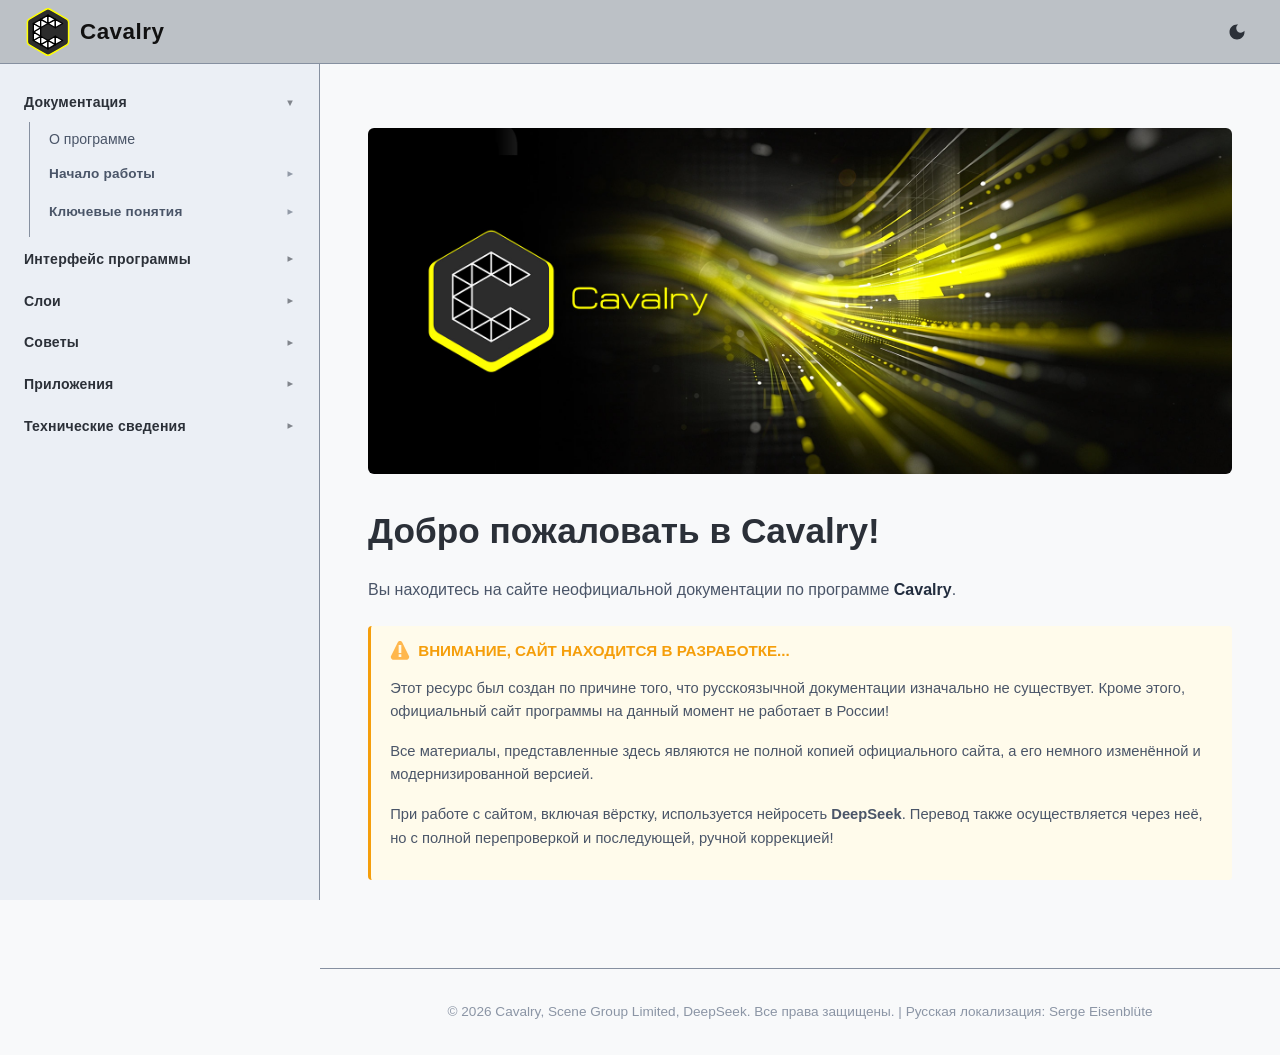
==== commit 80fcc6eb: "Обновлён лого, исправлена светлая тема" ====
--- a/index.html
+++ b/index.html
@@ -37,7 +37,7 @@
     <main>
 
         <div class="content">
-            <img src="imgs/cavalry-title.png">
+            <img src="imgs/cavalry-title.jpg">
             <h1>Добро пожаловать в Cavalry!</h1>
             <p>Вы находитесь на сайте неофициальной документации по программе <a href="https://cavalry.studio/en/" target="_blank">Cavalry</a>.</p>
     
--- a/style.css
+++ b/style.css
@@ -1,17 +1,13 @@
-/*------------------------------------------------------------------------------
-СБРОС И БАЗОВЫЕ СТИЛИ
-------------------------------------------------------------------------------*/
+/*-------------------------------------- СБРОС И БАЗОВЫЕ СТИЛИ */
 * {
     margin: 0;
     padding: 0;
     box-sizing: border-box;
 }
 
-/*------------------------------------------------------------------------------
-ГЛОБАЛЬНЫЕ ЦВЕТА И РАЗМЕРЫ
-------------------------------------------------------------------------------*/
+
+/*-------------------------------------- Тёмная тема (по умолчанию) */
 :root {
-    /* ТЁМНАЯ ТЕМА (по умолчанию) */
     --bg: #272727;
     --bg-header: #1a1a1a;
     --bg-sidebar: #1a1a1a;
@@ -23,14 +19,9 @@
     --text-muted: #a0a0a0;
     --text-dim: #666;
 
-    --logo-text: #4FFD7A;
+    --logo-text: #ffff03;
 
     --accent: #6ea8fe;
-    --accent-hover: #4c8ce8;
-
-    --success: #4caf50;
-    --warning: #ffb74d;
-    --danger: #ef5350;
 
     --shadow-sidebar: 4px 0 20px rgba(0, 0, 0, 0.5);
     --overlay-bg: rgba(0, 0, 0, 0.6);
@@ -65,29 +56,22 @@
     --toc-height: 48px;
 }
 
-/*------------------------------------------------------------------------------
-СВЕТЛАЯ ТЕМА (класс на <html>)
-------------------------------------------------------------------------------*/
+/*-------------------------------------- Светлая тема */
 html.light {
-    --bg: #ffffff;
-    --bg-header: #f8f9fa;
-    --bg-sidebar: #f5f6f8;
+    --bg: #f8f9fa;
+    --bg-header: #bcc1c6;
+    --bg-sidebar: #ebeff5;
     --bg-card: #f0f2f5;
 
-    --border: #e2e5e9;
-
-    --text: #1a1d21;
+    --border: #8690a0;
+
+    --text: #2b3038;
     --text-muted: #4a5568;
     --text-dim: #8b95a5;
     
     --logo-text: #111;
 
-    --accent: #2563eb;
-    --accent-hover: #1d4ed8;
-
-    --success: #16a34a;
-    --warning: #d97706;
-    --danger: #dc2626;
+    --accent: #222d3e;
 
     --shadow-sidebar: 4px 0 20px rgba(0, 0, 0, 0.08);
     --overlay-bg: rgba(0, 0, 0, 0.35);
@@ -117,9 +101,7 @@
     --pre-bg: #f8f9fa;
 }
 
-/*------------------------------------------------------------------------------
-ОТКЛЮЧЕНИЕ TRANSITION ПРИ ЗАГРУЗКЕ (против мигания)
-------------------------------------------------------------------------------*/
+/*-------------------------------------- Избавление от мигания */
 .no-transition,
 .no-transition *,
 .no-transition *::before,
@@ -128,9 +110,7 @@
 }
 
 
-/*------------------------------------------------------------------------------
-БАЗОВАЯ РАЗМЕТКА
-------------------------------------------------------------------------------*/
+/*-------------------------------------- Базовая разметка */
 html {
     scroll-behavior: auto;
 }
@@ -166,9 +146,7 @@
     margin: 0;
 }
 
-/*------------------------------------------------------------------------------
-ШАПКА
-------------------------------------------------------------------------------*/
+/*-------------------------------------- Шапка */
 header {
     position: fixed;
     top: 0;
@@ -184,9 +162,87 @@
     z-index: 200;
 }
 
-/*------------------------------------------------------------------------------
-САЙДБАР
-------------------------------------------------------------------------------*/
+/* Логотип */
+.logo {
+    display: flex;
+    align-items: center;
+    gap: 0.5rem;
+    font-size: 1.4rem;
+    font-weight: 700;
+    color: var(--logo-text);
+    letter-spacing: 0.5px;
+    text-decoration: none;
+    flex-shrink: 0;
+}
+
+.logo img {
+    display: block;
+    width: 48px;
+    height: 48px;
+    flex-shrink: 0;
+}
+
+/*-------------------------------------- Шапка(Правая часть) */
+.header-right {
+    display: flex;
+    align-items: center;
+    gap: 1rem;
+    flex-shrink: 0;
+}
+
+/*-------------------------------------- Шапка(Кнопка темы) */
+.theme-toggle {
+    background: none;
+    border: none;                    
+    outline: none;                   
+    -webkit-appearance: none;        
+    appearance: none;
+    width: 38px;
+    height: 38px;
+    display: inline-flex;
+    align-items: center;
+    justify-content: center;
+    cursor: pointer;
+    line-height: 1;
+    padding: 0;
+    color: var(--text);
+    flex-shrink: 0;
+}
+
+.theme-toggle:hover {
+    background: none;
+    
+    color: var(--accent);
+}
+
+.theme-toggle svg {
+    width: 20px;
+    height: 20px;
+    fill: currentColor;
+    display: block;
+}
+
+/*-------------------------------------- Шапка(Показ значков в зависимости от темы) */
+.theme-toggle .icon-sun { display: inline-block; }
+.theme-toggle .icon-moon { display: none; }
+
+html.light .theme-toggle .icon-sun { display: none; }
+html.light .theme-toggle .icon-moon { display: inline-block; }
+
+/*-------------------------------------- Шапка(Бургер-меню) */
+.burger {
+    display: none;
+    background: none;
+    border: none;
+    color: var(--text);
+    font-size: 1.5rem;
+    cursor: pointer;
+    padding: 0.3rem 0.6rem;
+    line-height: 1;
+    flex-shrink: 0;
+}
+
+/*-------------------------------------- Сайдбар */
 aside {
     position: fixed;
     top: var(--header-height);
@@ -213,201 +269,165 @@
     background: var(--scrollbar-thumb-hover);
 }
 
-/*------------------------------------------------------------------------------
-ГЛАВНЫЙ КОНТЕНТ
-------------------------------------------------------------------------------*/
-main {
-    flex: 1;
-    min-width: 0;
-    margin-left: var(--sidebar-width);
-    margin-top: var(--header-height);
-    padding: 4rem 3rem 4rem;
-    min-height: calc(100vh - var(--header-height));
-}
-
-body.has-toc main {
-    margin-top: calc(var(--header-height) + var(--toc-height, 48px));
-    min-height: calc(100vh - var(--header-height) - var(--toc-height, 48px));
-}
-
-main a {
-    color: var(--accent);
-    text-decoration: none;
-    font-weight: bold;
-}
-
-main a:hover {
-    text-decoration: underline;
-}
-
-.content {
-    max-width: 1000px;
-    margin: 0 auto;
-}
-
-.content img {
-    max-width: 100%;
-    height: auto;
-    display: block;
-    border-radius: 6px;
-    margin: auto auto 2.2rem auto;
-}
-
-.content img.inline-icon {
-    display: inline-block;
-    vertical-align: middle;
-    width: 20px;
-    height: 20px;
-    margin: 0 0.15rem;
-    max-width: none;
-    border-radius: 0;
-}
-
-.content figure {
-    margin: 1.5rem 0;
-    text-align: center;
-}
-
-.content figure img {
-    max-width: 100%;
-    height: auto;
-    display: block;
-    margin: 0 auto;
-    border-radius: 6px;
-    border: 1px solid var(--border);
-}
-
-.content figcaption {
-    margin-top: 0.6rem;
-    font-size: 0.85rem;
-    color: var(--text-dim);
-    font-style: italic;
-    line-height: 1.4;
-}
-
-/* Списки */
-.content ul,
-ul.content-list {
-    list-style: disc;
-    margin: 1rem 0;
-    padding-left: 1.5rem;
-    color: var(--text-muted);
-}
-
-ul.content-list > li::before {
-    content: none;
-    display: none;
-}
-
-.content ul li,
-ul.content-list li {
-    margin-bottom: 0.4rem;
-    padding-left: 0.2rem;
-}
-
-/* Вложенные списки */
-.content ul ul,
-ul.content-list ul {
-    list-style: disc;
-    margin: 0.4rem 0;
-    padding-left: 1.2rem;
-    color: var(--text-muted);
-}
-
-.content ul ul ul,
-ul.content-list ul ul {
-    padding-left: 1.2rem;
-    list-style: disc;
-}
-
-.content ul li::marker,
-ul.content-list li::marker {
-    color: var(--accent);
-}
-
-/* Логотип */
-.logo {
+/*-------------------------------------- Сайлбар(Заголовки групп) */
+.nav-group {
+    margin-bottom: 0.2rem;
+}
+
+.nav-group-title {
     display: flex;
     align-items: center;
-    gap: 0.5rem;
-    font-size: 1.4rem;
-    font-weight: 700;
-    color: var(--logo-text);
-    letter-spacing: 0.5px;
-    text-decoration: none;
-    flex-shrink: 0;
-}
-
-.logo img {
-    display: block;
-    width: 48px;
-    height: 48px;
-    flex-shrink: 0;
-}
-
-/* Правая часть шапки */
-.header-right {
-    display: flex;
-    align-items: center;
-    gap: 1rem;
-    flex-shrink: 0;
-}
-
-/* Кнопка темы */
-.theme-toggle {
-    background: none;
-    border: none;                    /* 👈 убираем рамку */
-    outline: none;                   /* 👈 убираем фокусную рамку */
-    -webkit-appearance: none;        /* 👈 убираем системный стиль (Safari) */
-    appearance: none;
-    width: 38px;
-    height: 38px;
-    display: inline-flex;
-    align-items: center;
-    justify-content: center;
-    cursor: pointer;
-    line-height: 1;
-    padding: 0;
-    color: var(--text);
-    flex-shrink: 0;
-}
-
-.theme-toggle:hover {
-    background: none;
-    
-    color: var(--accent);
-}
-
-.theme-toggle svg {
-    width: 20px;
-    height: 20px;
-    fill: currentColor;
-    display: block;
-}
-
-/* Показ ☀/☾ в зависимости от темы */
-.theme-toggle .icon-sun { display: inline-block; }
-.theme-toggle .icon-moon { display: none; }
-
-html.light .theme-toggle .icon-sun { display: none; }
-html.light .theme-toggle .icon-moon { display: inline-block; }
-
-/* Бургер */
-.burger {
-    display: none;
+    justify-content: space-between;
+    width: 100%;
+    padding: 0.5rem 0.6rem;
+    margin: 0;
     background: none;
     border: none;
-    color: var(--text);
-    font-size: 1.5rem;
+    border-radius: 4px;
+    color: var(--text);
+    font-family: inherit;
+    font-size: 0.88rem;
+    font-weight: 700;
+    letter-spacing: 0.2px;
     cursor: pointer;
-    padding: 0.3rem 0.6rem;
+    user-select: none;
+    outline: none;
+    text-align: left;
+}
+
+.nav-group-title:hover {
+    color: var(--accent);
+    background-color: rgba(37, 99, 235, 0.1);
+}
+
+.nav-group-title:focus-visible {
+    background-color: rgba(110, 168, 254, 0.2);
+    color: var(--accent);
+}
+
+.nav-group-title .arrow {
+    font-size: 0.6rem;
+    opacity: 0.55;
+    transition: transform 0.2s ease;
     line-height: 1;
     flex-shrink: 0;
 }
 
-/*------------------------------------------------------------------------------
-СТРАНИЧНОЕ МЕНЮ (TOC)
-------------------------------------------------------------------------------*/
+.nav-group.collapsed .nav-group-title .arrow {
+    transform: rotate(-90deg);
+}
+
+.nav-group-content {
+    max-height: 20000px;
+    overflow: hidden;
+    transition: max-height 0.3s ease, opacity 0.2s ease;
+    opacity: 1;
+}
+
+.nav-group.collapsed .nav-group-content {
+    max-height: 0;
+    opacity: 0;
+}
+
+.nav-group-content ul {
+    list-style: none;
+    padding: 0.2rem 0 0.4rem 0.6rem;
+    margin: 0;
+    border-left: 1px solid var(--border);
+    margin-left: 0.6rem;
+}
+
+.nav-group-content li {
+    margin: 0;
+}
+
+.nav-group-content a {
+    display: block;
+    color: var(--text-muted);
+    text-decoration: none;
+    font-size: 0.88rem;
+    padding: 0.32rem 0.6rem;
+    border-radius: 4px;
+    line-height: 1.4;
+}
+
+.nav-group-content a:hover {
+    color: var(--accent);
+    background-color: rgba(110, 168, 254, 0.1);
+}
+
+.nav-group-content a.active {
+    color: var(--accent);
+    background-color: rgba(110, 168, 254, 0.2);
+    font-weight: 500;
+}
+
+.nav-group-content .nav-group {
+    margin: 0;
+}
+
+.nav-group-content .nav-group-title {
+    padding-left: 0.6rem;
+    font-size: 0.85rem;
+    font-weight: 600;
+    color: var(--text-muted);
+}
+
+.nav-group-content .nav-group-title:hover {
+    color: var(--accent);
+}
+
+.nav-group-content .nav-group-content ul {
+    padding-left: 0.8rem;
+    margin-left: 0.6rem;
+    border-left: 1px solid var(--border);
+}
+
+a.nav-group-title.active {
+    color: var(--accent);
+    background-color: rgba(110, 168, 254, 0.15);
+    border-radius: 4px;
+}
+
+a.nav-group-title {
+    text-decoration: none;
+}
+
+a.nav-group-title:hover {
+    text-decoration: none;
+}
+
+.nav-group-content { padding-left: 0.3rem; }
+
+/*-------------------------------------- Сайдбар(Навигация между страницами) */
+.page-nav {
+    display: flex;
+    justify-content: space-between;
+    margin-top: 1rem;
+    padding-top: 1.5rem;
+    padding-bottom: 1.5rem;
+    border-top: 1px solid var(--border);
+    border-bottom: 1px solid var(--border);
+    gap: 1rem;
+}
+
+.page-nav a {
+    color: var(--accent);
+    text-decoration: none;
+    font-size: 0.95rem;
+    padding: 0.6rem 1rem;
+    border: 1px solid var(--border);
+    border-radius: 6px;
+    background-color: var(--bg-card);
+}
+
+.page-nav a:hover {
+    border-color: var(--accent);
+    background-color: rgba(110, 168, 254, 0.08);
+    text-decoration: none;
+}
+
+/*-------------------------------------- Страничное меню под шапкой */
 .page-toc {
     position: fixed;
     top: var(--header-height);
@@ -489,7 +509,6 @@
 }
 
 .page-toc a.active {
-    color: #fff;
     background-color: var(--accent);
     border-color: var(--accent);
     font-weight: 600;
@@ -505,39 +524,227 @@
     scroll-margin-top: calc(var(--header-height) + var(--toc-height, 0px) + 20px);
 }
 
-/*------------------------------------------------------------------------------
-НАВИГАЦИЯ МЕЖДУ СТРАНИЦАМИ
-------------------------------------------------------------------------------*/
-.page-nav {
-    display: flex;
-    justify-content: space-between;
-    margin-top: 1rem;
-    padding-top: 1.5rem;
-    padding-bottom: 1.5rem;
-    border-top: 1px solid var(--border);
+
+/*-------------------------------------- Главный контент */
+main {
+    flex: 1;
+    min-width: 0;
+    margin-left: var(--sidebar-width);
+    margin-top: var(--header-height);
+    padding: 4rem 3rem 4rem;
+    min-height: calc(100vh - var(--header-height));
+}
+
+body.has-toc main {
+    margin-top: calc(var(--header-height) + var(--toc-height, 48px));
+    min-height: calc(100vh - var(--header-height) - var(--toc-height, 48px));
+}
+
+main a {
+    color: var(--accent);
+    text-decoration: none;
+    font-weight: bold;
+}
+
+main a:hover {
+    text-decoration: underline;
+}
+
+.content {
+    max-width: 1000px;
+    margin: 0 auto;
+}
+
+.content img {
+    max-width: 100%;
+    height: auto;
+    display: block;
+    border-radius: 6px;
+    margin: auto auto 2.2rem auto;
+}
+
+.content img.inline-icon {
+    display: inline-block;
+    vertical-align: middle;
+    width: 20px;
+    height: 20px;
+    margin: 0 0.15rem;
+    max-width: none;
+    border-radius: 0;
+}
+
+.content figure {
+    margin: 1.5rem 0;
+    text-align: center;
+}
+
+.content figure img {
+    max-width: 100%;
+    height: auto;
+    display: block;
+    margin: 0 auto;
+    border-radius: 6px;
+    border: 1px solid var(--border);
+}
+
+.content figcaption {
+    margin-top: 0.6rem;
+    font-size: 0.85rem;
+    color: var(--text-dim);
+    font-style: italic;
+    line-height: 1.4;
+}
+
+/*-------------------------------------- Главный контент(Списки) */
+.content ul,
+ul.content-list {
+    list-style: disc;
+    margin: 1rem 0;
+    padding-left: 1.5rem;
+    color: var(--text-muted);
+}
+
+ul.content-list > li::before {
+    content: none;
+    display: none;
+}
+
+.content ul li,
+ul.content-list li {
+    margin-bottom: 0.4rem;
+    padding-left: 0.2rem;
+}
+
+/*-------------------------------------- Главный контент(Вложенные списки) */
+.content ul ul,
+ul.content-list ul {
+    list-style: disc;
+    margin: 0.4rem 0;
+    padding-left: 1.2rem;
+    color: var(--text-muted);
+}
+
+.content ul ul ul,
+ul.content-list ul ul {
+    padding-left: 1.2rem;
+    list-style: disc;
+}
+
+.content ul li::marker,
+ul.content-list li::marker {
+    color: var(--accent);
+}
+
+/*-------------------------------------- Главный контент(Заголовки и текст) */
+h1 {
+    font-size: 2.2rem;
+    font-weight: 700;
+    color: var(--text);
+    margin-bottom: 1.5rem;
+    line-height: 1.25;
+}
+
+h2 {
+    font-size: 1.4rem;
+    font-weight: 600;
+    color: var(--text);
+    margin-top: 2.5rem;
+    margin-bottom: 1rem;
+    padding-bottom: 0.5rem;
     border-bottom: 1px solid var(--border);
-    gap: 1rem;
-}
-
-.page-nav a {
-    color: var(--accent);
-    text-decoration: none;
-    font-size: 0.95rem;
-    padding: 0.6rem 1rem;
+}
+
+h3 {
+    font-size: 1.1rem;
+    font-weight: 600;
+    color: var(--text);
+    margin-top: 1.8rem;
+    margin-bottom: 0.8rem;
+}
+
+h4, h5, h6 {
+    font-size: 1rem;
+    font-weight: 600;
+    color: var(--text);
+    margin-top: 1.5rem;
+    margin-bottom: 0.6rem;
+}
+
+p {
+    margin-bottom: 1rem;
+    color: var(--text-muted);
+}
+
+/*-------------------------------------- Главный контент(Таблицы) */
+table {
+    width: 100%;
+    border-collapse: collapse;
+    margin: 1.5rem 0;
+    font-size: 0.92rem;
+    border: 1px solid var(--border);
+    border-radius: 8px;
+    overflow: hidden;
+}
+
+th {
+    text-align: left;
+    padding: 0.7rem 1rem;
+    background-color: var(--bg-card);
+    color: var(--text);
+    border-bottom: 1px solid var(--border);
+    font-weight: 600;
+}
+
+td {
+    padding: 0.7rem 1rem;
+    border-bottom: 1px solid var(--border);
+    color: var(--text-muted);
+    vertical-align: top;
+}
+
+tr:last-child td {
+    border-bottom: none;
+}
+
+tr:hover td {
+    background-color: rgba(0, 0, 0, 0.03);
+}
+
+html.light tr:hover td {
+    background-color: rgba(0, 0, 0, 0.02);
+}
+
+/*-------------------------------------- Главный контент(Код) */
+code {
+    background-color: var(--code-bg);
+    color: var(--code-text);
+    padding: 0.15rem 0.4rem;
+    border-radius: 3px;
+    font-family: "SF Mono", Consolas, Monaco, monospace;
+    font-size: 0.88em;
+}
+
+pre {
+    background-color: var(--pre-bg);
     border: 1px solid var(--border);
     border-radius: 6px;
-    background-color: var(--bg-card);
-}
-
-.page-nav a:hover {
-    border-color: var(--accent);
-    background-color: rgba(110, 168, 254, 0.08);
-    text-decoration: none;
-}
-
-/*------------------------------------------------------------------------------
-СЕТКА ПРИМЕРОВ
-------------------------------------------------------------------------------*/
+    padding: 1rem 1.2rem;
+    overflow-x: auto;
+    margin: 1.5rem 0;
+}
+
+pre code {
+    background: none;
+    padding: 0;
+    color: var(--text);
+}
+
+
+
+
+
+
+/*-------------------------------------- Сетка примеров */
 .example-grid {
     display: grid;
     grid-template-columns: repeat(5, 1fr);
@@ -554,10 +761,14 @@
     border: 1px solid var(--border);
     border-radius: 8px;
     background-color: var(--bg-card);
+    transition: 
+        transform 0.25s ease,           
+        border-color 0.25s ease,      
+        box-shadow 0.25s ease; 
 }
 
 .example-item:hover {
-    transform: translateY(-3px);
+    transform: translateY(-5px);
     border-color: var(--accent);
     box-shadow: 0 6px 20px rgba(0, 0, 0, 0.3);
     text-decoration: none;
@@ -588,7 +799,7 @@
     color: var(--accent);
 }
 
-/* Затемнение при наведении */
+/*-------------------------------------- Сетка примеров(Затемнение при наведении) */
 .example-item::before {
     content: "";
     position: absolute;
@@ -603,7 +814,7 @@
     z-index: 2;
 }
 
-/* Иконка скачивания */
+/*-------------------------------------- Сетка примеров(Иконка скачивания) */
 .example-item::after {
     content: "";
     position: absolute;
@@ -637,9 +848,7 @@
     }
 }
 
-/*------------------------------------------------------------------------------
-ИНФО-БЛОКИ
-------------------------------------------------------------------------------*/
+/*-------------------------------------- Инфо-блоки */
 .info-box,
 .warn-box,
 .note-box,
@@ -676,7 +885,7 @@
 .warn-box strong,
 .note-box strong,
 .tip-box strong {
-    color: var(--box-title);
+    color: var(--text-muted);
 }
 
 .info-box .boxtitle { color: var(--info-border); }
@@ -710,7 +919,7 @@
     color: inherit;
 }
 
-/* Списки внутри инфо-блоков */
+/*-------------------------------------- Инфо-блоки(Списки внутри блоков) */
 .info-box ul, .warn-box ul, .note-box ul, .tip-box ul,
 .info-box ol, .warn-box ol, .note-box ol, .tip-box ol {
     margin: 0.6rem 0 0.2rem 0;
@@ -741,251 +950,7 @@
 .note-box ol li::marker { color: var(--note-border); font-weight: 600; }
 .tip-box  ol li::marker { color: var(--tip-border); font-weight: 600; }
 
-/*------------------------------------------------------------------------------
-ЗАГОЛОВКИ И ТЕКСТ
-------------------------------------------------------------------------------*/
-h1 {
-    font-size: 2.2rem;
-    font-weight: 700;
-    color: var(--text);
-    margin-bottom: 1.5rem;
-    line-height: 1.25;
-}
-
-h2 {
-    font-size: 1.4rem;
-    font-weight: 600;
-    color: var(--text);
-    margin-top: 2.5rem;
-    margin-bottom: 1rem;
-    padding-bottom: 0.5rem;
-    border-bottom: 1px solid var(--border);
-}
-
-h3 {
-    font-size: 1.1rem;
-    font-weight: 600;
-    color: var(--text);
-    margin-top: 1.8rem;
-    margin-bottom: 0.8rem;
-}
-
-h4, h5, h6 {
-    font-size: 1rem;
-    font-weight: 600;
-    color: var(--text);
-    margin-top: 1.5rem;
-    margin-bottom: 0.6rem;
-}
-
-p {
-    margin-bottom: 1rem;
-    color: var(--text-muted);
-}
-
-/*------------------------------------------------------------------------------
-ТАБЛИЦЫ
-------------------------------------------------------------------------------*/
-table {
-    width: 100%;
-    border-collapse: collapse;
-    margin: 1.5rem 0;
-    font-size: 0.92rem;
-    border: 1px solid var(--border);
-    border-radius: 8px;
-    overflow: hidden;
-}
-
-th {
-    text-align: left;
-    padding: 0.7rem 1rem;
-    background-color: var(--bg-card);
-    color: var(--text);
-    border-bottom: 1px solid var(--border);
-    font-weight: 600;
-}
-
-td {
-    padding: 0.7rem 1rem;
-    border-bottom: 1px solid var(--border);
-    color: var(--text-muted);
-    vertical-align: top;
-}
-
-tr:last-child td {
-    border-bottom: none;
-}
-
-tr:hover td {
-    background-color: rgba(0, 0, 0, 0.03);
-}
-
-html.light tr:hover td {
-    background-color: rgba(0, 0, 0, 0.02);
-}
-
-/*------------------------------------------------------------------------------
-КОД
-------------------------------------------------------------------------------*/
-code {
-    background-color: var(--code-bg);
-    color: var(--code-text);
-    padding: 0.15rem 0.4rem;
-    border-radius: 3px;
-    font-family: "SF Mono", Consolas, Monaco, monospace;
-    font-size: 0.88em;
-}
-
-pre {
-    background-color: var(--pre-bg);
-    border: 1px solid var(--border);
-    border-radius: 6px;
-    padding: 1rem 1.2rem;
-    overflow-x: auto;
-    margin: 1.5rem 0;
-}
-
-pre code {
-    background: none;
-    padding: 0;
-    color: var(--text);
-}
-
-/*------------------------------------------------------------------------------
-ЗАГОЛОВКИ ГРУПП В САЙДБАРЕ
-------------------------------------------------------------------------------*/
-.nav-group {
-    margin-bottom: 0.2rem;
-}
-
-.nav-group-title {
-    display: flex;
-    align-items: center;
-    justify-content: space-between;
-    width: 100%;
-    padding: 0.5rem 0.6rem;
-    margin: 0;
-    background: none;
-    border: none;
-    border-radius: 4px;
-    color: var(--text);
-    font-family: inherit;
-    font-size: 0.88rem;
-    font-weight: 700;
-    letter-spacing: 0.2px;
-    cursor: pointer;
-    user-select: none;
-    outline: none;
-    text-align: left;
-}
-
-.nav-group-title:hover {
-    color: var(--accent);
-    background-color: rgba(37, 99, 235, 0.08);
-}
-
-.nav-group-title:focus-visible {
-    background-color: rgba(110, 168, 254, 0.1);
-    color: var(--accent);
-}
-
-.nav-group-title .arrow {
-    font-size: 0.6rem;
-    opacity: 0.55;
-    transition: transform 0.2s ease;
-    line-height: 1;
-    flex-shrink: 0;
-}
-
-.nav-group.collapsed .nav-group-title .arrow {
-    transform: rotate(-90deg);
-}
-
-.nav-group-content {
-    max-height: 20000px;
-    overflow: hidden;
-    transition: max-height 0.3s ease, opacity 0.2s ease;
-    opacity: 1;
-}
-
-.nav-group.collapsed .nav-group-content {
-    max-height: 0;
-    opacity: 0;
-}
-
-.nav-group-content ul {
-    list-style: none;
-    padding: 0.2rem 0 0.4rem 0.6rem;
-    margin: 0;
-    border-left: 1px solid var(--border);
-    margin-left: 0.6rem;
-}
-
-.nav-group-content li {
-    margin: 0;
-}
-
-.nav-group-content a {
-    display: block;
-    color: var(--text-muted);
-    text-decoration: none;
-    font-size: 0.88rem;
-    padding: 0.32rem 0.6rem;
-    border-radius: 4px;
-    line-height: 1.4;
-}
-
-.nav-group-content a:hover {
-    color: var(--accent);
-    background-color: rgba(110, 168, 254, 0.08);
-}
-
-.nav-group-content a.active {
-    color: var(--accent);
-    background-color: rgba(110, 168, 254, 0.15);
-    font-weight: 500;
-}
-
-.nav-group-content .nav-group {
-    margin: 0;
-}
-
-.nav-group-content .nav-group-title {
-    padding-left: 0.6rem;
-    font-size: 0.85rem;
-    font-weight: 600;
-    color: var(--text-muted);
-}
-
-.nav-group-content .nav-group-title:hover {
-    color: var(--accent);
-}
-
-.nav-group-content .nav-group-content ul {
-    padding-left: 0.8rem;
-    margin-left: 0.6rem;
-    border-left: 1px solid var(--border);
-}
-
-a.nav-group-title.active {
-    color: var(--accent);
-    background-color: rgba(110, 168, 254, 0.15);
-    border-radius: 4px;
-}
-
-a.nav-group-title {
-    text-decoration: none;
-}
-
-a.nav-group-title:hover {
-    text-decoration: none;
-}
-
-.nav-group-content { padding-left: 0.3rem; }
-
-/*------------------------------------------------------------------------------
-ПОДВАЛ
-------------------------------------------------------------------------------*/
+/*-------------------------------------- Подвал */
 footer {
     margin-left: var(--sidebar-width);
     text-align: center;
@@ -995,18 +960,15 @@
     border-top: 1px solid var(--border);
 }
 
-/*------------------------------------------------------------------------------
-МОБИЛЬНАЯ АДАПТАЦИЯ
-------------------------------------------------------------------------------*/
-
-/* Планшет — 3 колонки */
+
+/*-------------------------------------- Мобильная адаптация(Планшет — 3 колонки) */
 @media (max-width: 1100px) {
     .example-grid {
         grid-template-columns: repeat(3, 1fr);
     }
 }
 
-/* Основные мобильные изменения */
+/*-------------------------------------- Мобильная адаптация(Основные изменения) */
 @media (max-width: 900px) {
     aside {
         transform: translateX(-100%);
@@ -1092,7 +1054,7 @@
     }
 }
 
-/* Мобильный — 2 колонки */
+/*-------------------------------------- Мобильная адаптация(Смартфон — 2 колонки) */
 @media (max-width: 700px) {
     .example-grid {
         grid-template-columns: repeat(2, 1fr);
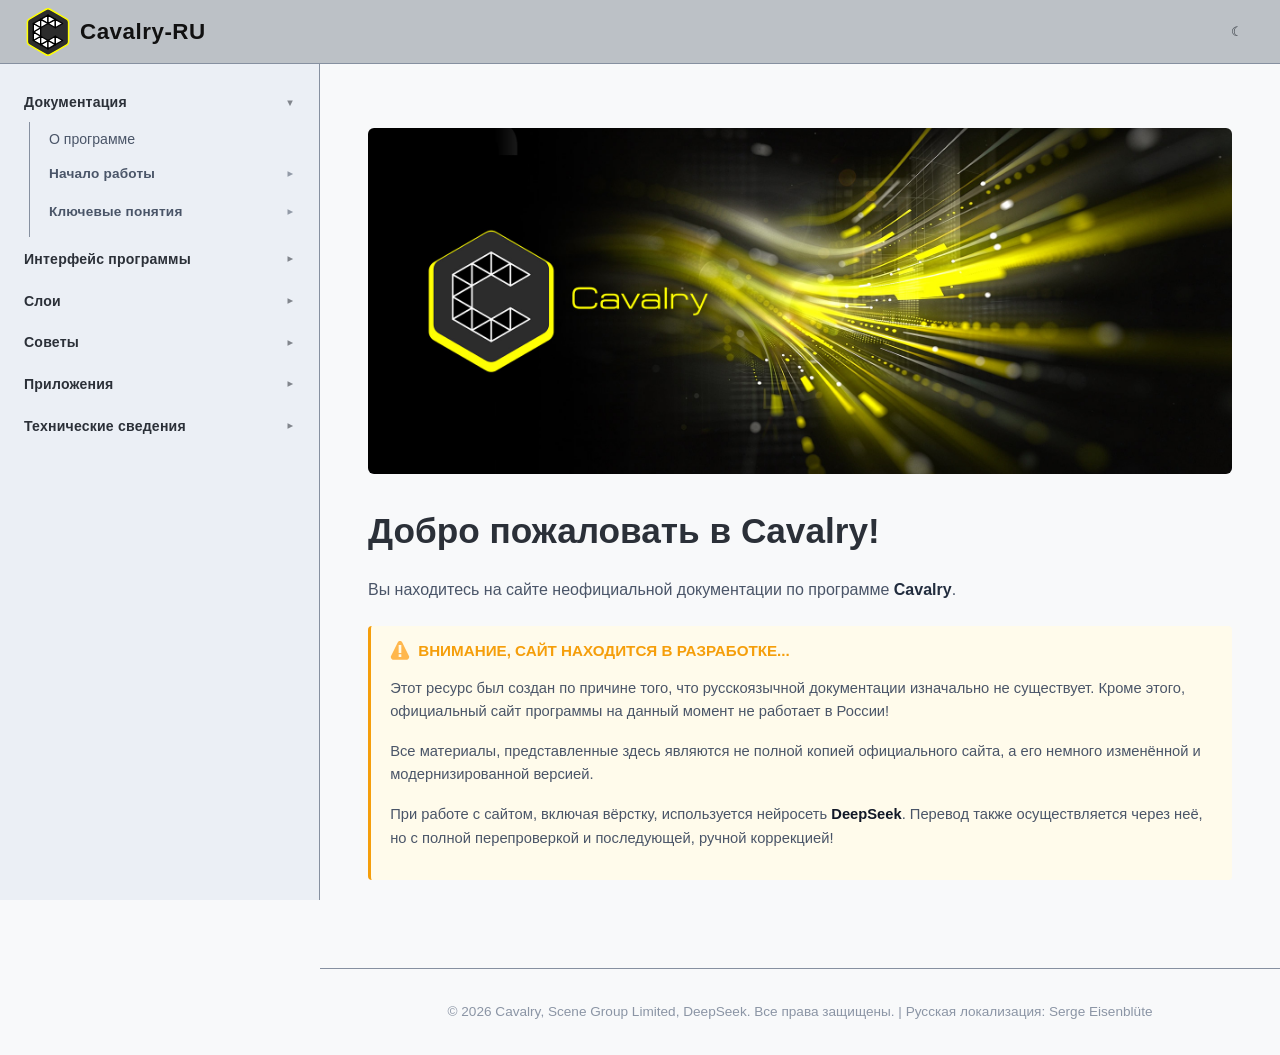
==== commit 2c354fc5: "Исправлена смена темы" ====
--- a/index.html
+++ b/index.html
@@ -7,14 +7,28 @@
     
     <script>
     (function () {
-        const saved = localStorage.getItem('cavalry-theme');
-        const prefersLight = window.matchMedia('(prefers-color-scheme: light)').matches;
-        const theme = saved || (prefersLight ? 'light' : 'dark');
+        var saved = null;
+        try {
+            saved = localStorage.getItem('cavalry-theme');
+        } catch (e) {
+            saved = null;
+        }
+
+        var prefersLight = false;
+        try {
+            if (window.matchMedia) {
+                prefersLight = window.matchMedia('(prefers-color-scheme: light)').matches;
+            }
+        } catch (e) {
+            prefersLight = false;
+        }
+
+        var theme = saved || (prefersLight ? 'light' : 'dark');
         if (theme === 'light') {
-            document.documentElement.classList.add('light');
+            document.documentElement.className += ' light';
         }
     })();
-    </script>
+</script>
     
     <style>
         /* Скрываем вспышку: пока не загрузится body, фон уже светлый */
--- a/style.css
+++ b/style.css
@@ -6,99 +6,30 @@
 }
 
 
-/*-------------------------------------- Тёмная тема (по умолчанию) */
-:root {
-    --bg: #272727;
-    --bg-header: #1a1a1a;
-    --bg-sidebar: #1a1a1a;
-    --bg-card: #222;
-
-    --border: #313131;
-
-    --text: #e8e8e8;
-    --text-muted: #a0a0a0;
-    --text-dim: #666;
-
-    --logo-text: #ffff03;
-
-    --accent: #6ea8fe;
-
-    --shadow-sidebar: 4px 0 20px rgba(0, 0, 0, 0.5);
-    --overlay-bg: rgba(0, 0, 0, 0.6);
-
-    --scrollbar-thumb: #2a2a2a;
-    --scrollbar-thumb-hover: #3a3a3a;
-
-    --info-bg: rgba(110, 168, 254, 0.08);
-    --info-border: #6ea8fe;
-    --info-text: #b8d0f5;
-
-    --warn-bg: rgba(255, 183, 77, 0.08);
-    --warn-border: #ffb74d;
-    --warn-text: #f5d9a8;
-
-    --note-bg: rgba(160, 160, 160, 0.08);
-    --note-border: #a0a0a0;
-    --note-text: #cccccc;
-
-    --tip-bg: rgba(76, 175, 80, 0.08);
-    --tip-border: #4caf50;
-    --tip-text: #b8e6bb;
-
-    --box-title: #ffffff;
-    --code-bg: #1a1a1a;
-    --code-text: #e0a0a0;
-    --pre-bg: #1a1a1a;
-
-    /* Размеры */
-    --sidebar-width: 320px;
-    --header-height: 64px;
-    --toc-height: 48px;
-}
-
-/*-------------------------------------- Светлая тема */
-html.light {
-    --bg: #f8f9fa;
-    --bg-header: #bcc1c6;
-    --bg-sidebar: #ebeff5;
-    --bg-card: #f0f2f5;
-
-    --border: #8690a0;
-
-    --text: #2b3038;
-    --text-muted: #4a5568;
-    --text-dim: #8b95a5;
-    
-    --logo-text: #111;
-
-    --accent: #222d3e;
-
-    --shadow-sidebar: 4px 0 20px rgba(0, 0, 0, 0.08);
-    --overlay-bg: rgba(0, 0, 0, 0.35);
-
-    --scrollbar-thumb: #d0d4da;
-    --scrollbar-thumb-hover: #b8bdc5;
-
-    --info-bg: #eff6ff;
-    --info-border: #3b82f6;
-    --info-text: #1e40af;
-
-    --warn-bg: #fffbeb;
-    --warn-border: #f59e0b;
-    --warn-text: #92400e;
-
-    --note-bg: #f3f4f6;
-    --note-border: #9ca3af;
-    --note-text: #374151;
-
-    --tip-bg: #ecfdf5;
-    --tip-border: #10b981;
-    --tip-text: #065f46;
-
-    --box-title: #111827;
-    --code-bg: #f0f2f5;
-    --code-text: #b91c1c;
-    --pre-bg: #f8f9fa;
+/*-------------------------------------- Базовая разметка */
+html {
+    scroll-behavior: auto;
+}
+
+html.lenis,
+html.lenis body {
+    height: auto;
+}
+
+.lenis.lenis-smooth {
+    scroll-behavior: auto !important;
+}
+
+.lenis.lenis-smooth [data-lenis-prevent] {
+    overscroll-behavior: contain;
+}
+
+.lenis.lenis-stopped {
+    overflow: hidden;
+}
+
+.lenis.lenis-smooth iframe {
+    pointer-events: none;
 }
 
 /*-------------------------------------- Избавление от мигания */
@@ -109,52 +40,33 @@
     transition: none !important;
 }
 
-
-/*-------------------------------------- Базовая разметка */
-html {
-    scroll-behavior: auto;
-}
-
-html.lenis,
-html.lenis body {
-    height: auto;
-}
-
-.lenis.lenis-smooth {
-    scroll-behavior: auto !important;
-}
-
-.lenis.lenis-smooth [data-lenis-prevent] {
-    overscroll-behavior: contain;
-}
-
-.lenis.lenis-stopped {
-    overflow: hidden;
-}
-
-.lenis.lenis-smooth iframe {
-    pointer-events: none;
-}
-
+/*-------------------------------------- Размеры (общие для тем) */
+:root {
+    --sidebar-width: 320px;
+    --header-height: 64px;
+    --toc-height: 48px;
+}
+
+/*-------------------------------------- Базовые стили (ТЁМНАЯ ТЕМА по умолчанию) */
 body {
     font-family: -apple-system, BlinkMacSystemFont, "Segoe UI", Roboto,
                  "Helvetica Neue", Arial, sans-serif;
-    background-color: var(--bg);
-    color: var(--text);
+    background-color: #272727;
+    color: #e8e8e8;
     line-height: 1.6;
     min-height: 100vh;
     margin: 0;
 }
 
-/*-------------------------------------- Шапка */
+/* Шапка */
 header {
     position: fixed;
     top: 0;
     left: 0;
     right: 0;
     height: var(--header-height);
-    background-color: var(--bg-header);
-    border-bottom: 1px solid var(--border);
+    background-color: #1a1a1a;
+    border-bottom: 1px solid #313131;
     padding: 0 1.5rem;
     display: flex;
     align-items: center;
@@ -169,7 +81,7 @@
     gap: 0.5rem;
     font-size: 1.4rem;
     font-weight: 700;
-    color: var(--logo-text);
+    color: #ffff03;
     letter-spacing: 0.5px;
     text-decoration: none;
     flex-shrink: 0;
@@ -182,7 +94,7 @@
     flex-shrink: 0;
 }
 
-/*-------------------------------------- Шапка(Правая часть) */
+/* Правая часть шапки */
 .header-right {
     display: flex;
     align-items: center;
@@ -190,12 +102,12 @@
     flex-shrink: 0;
 }
 
-/*-------------------------------------- Шапка(Кнопка темы) */
+/* Кнопка темы */
 .theme-toggle {
     background: none;
-    border: none;                    
-    outline: none;                   
-    -webkit-appearance: none;        
+    border: none;
+    outline: none;
+    -webkit-appearance: none;
     appearance: none;
     width: 38px;
     height: 38px;
@@ -205,14 +117,13 @@
     cursor: pointer;
     line-height: 1;
     padding: 0;
-    color: var(--text);
+    color: #e8e8e8;
     flex-shrink: 0;
 }
 
 .theme-toggle:hover {
     background: none;
-    
-    color: var(--accent);
+    color: #6ea8fe;
 }
 
 .theme-toggle svg {
@@ -222,19 +133,19 @@
     display: block;
 }
 
-/*-------------------------------------- Шапка(Показ значков в зависимости от темы) */
+/* Иконки ☀/☾ */
 .theme-toggle .icon-sun { display: inline-block; }
 .theme-toggle .icon-moon { display: none; }
 
 html.light .theme-toggle .icon-sun { display: none; }
 html.light .theme-toggle .icon-moon { display: inline-block; }
 
-/*-------------------------------------- Шапка(Бургер-меню) */
+/* Бургер */
 .burger {
     display: none;
     background: none;
     border: none;
-    color: var(--text);
+    color: #e8e8e8;
     font-size: 1.5rem;
     cursor: pointer;
     padding: 0.3rem 0.6rem;
@@ -242,34 +153,34 @@
     flex-shrink: 0;
 }
 
-/*-------------------------------------- Сайдбар */
+/* Сайдбар */
 aside {
     position: fixed;
     top: var(--header-height);
     left: 0;
     bottom: 0;
     width: var(--sidebar-width);
-    background-color: var(--bg-sidebar);
-    border-right: 1px solid var(--border);
+    background-color: #1a1a1a;
+    border-right: 1px solid #313131;
     padding: 1.2rem 0.9rem;
     overflow-y: auto;
     overscroll-behavior: contain;
     scrollbar-width: thin;
-    scrollbar-color: var(--scrollbar-thumb) transparent;
+    scrollbar-color: #2a2a2a transparent;
     z-index: 100;
 }
 
 aside::-webkit-scrollbar { width: 8px; }
 aside::-webkit-scrollbar-track { background: transparent; }
 aside::-webkit-scrollbar-thumb {
-    background: var(--scrollbar-thumb);
+    background: #2a2a2a;
     border-radius: 4px;
 }
 aside::-webkit-scrollbar-thumb:hover {
-    background: var(--scrollbar-thumb-hover);
-}
-
-/*-------------------------------------- Сайлбар(Заголовки групп) */
+    background: #3a3a3a;
+}
+
+/* Заголовки групп в сайдбаре */
 .nav-group {
     margin-bottom: 0.2rem;
 }
@@ -284,7 +195,7 @@
     background: none;
     border: none;
     border-radius: 4px;
-    color: var(--text);
+    color: #e8e8e8;
     font-family: inherit;
     font-size: 0.88rem;
     font-weight: 700;
@@ -296,13 +207,13 @@
 }
 
 .nav-group-title:hover {
-    color: var(--accent);
+    color: #6ea8fe;
     background-color: rgba(37, 99, 235, 0.1);
 }
 
 .nav-group-title:focus-visible {
     background-color: rgba(110, 168, 254, 0.2);
-    color: var(--accent);
+    color: #6ea8fe;
 }
 
 .nav-group-title .arrow {
@@ -333,7 +244,7 @@
     list-style: none;
     padding: 0.2rem 0 0.4rem 0.6rem;
     margin: 0;
-    border-left: 1px solid var(--border);
+    border-left: 1px solid #313131;
     margin-left: 0.6rem;
 }
 
@@ -343,7 +254,7 @@
 
 .nav-group-content a {
     display: block;
-    color: var(--text-muted);
+    color: #a0a0a0;
     text-decoration: none;
     font-size: 0.88rem;
     padding: 0.32rem 0.6rem;
@@ -352,12 +263,12 @@
 }
 
 .nav-group-content a:hover {
-    color: var(--accent);
+    color: #6ea8fe;
     background-color: rgba(110, 168, 254, 0.1);
 }
 
 .nav-group-content a.active {
-    color: var(--accent);
+    color: #6ea8fe;
     background-color: rgba(110, 168, 254, 0.2);
     font-weight: 500;
 }
@@ -370,21 +281,21 @@
     padding-left: 0.6rem;
     font-size: 0.85rem;
     font-weight: 600;
-    color: var(--text-muted);
+    color: #a0a0a0;
 }
 
 .nav-group-content .nav-group-title:hover {
-    color: var(--accent);
+    color: #6ea8fe;
 }
 
 .nav-group-content .nav-group-content ul {
     padding-left: 0.8rem;
     margin-left: 0.6rem;
-    border-left: 1px solid var(--border);
+    border-left: 1px solid #313131;
 }
 
 a.nav-group-title.active {
-    color: var(--accent);
+    color: #6ea8fe;
     background-color: rgba(110, 168, 254, 0.15);
     border-radius: 4px;
 }
@@ -399,35 +310,35 @@
 
 .nav-group-content { padding-left: 0.3rem; }
 
-/*-------------------------------------- Сайдбар(Навигация между страницами) */
+/* Навигация между страницами */
 .page-nav {
     display: flex;
     justify-content: space-between;
     margin-top: 1rem;
     padding-top: 1.5rem;
     padding-bottom: 1.5rem;
-    border-top: 1px solid var(--border);
-    border-bottom: 1px solid var(--border);
+    border-top: 1px solid #313131;
+    border-bottom: 1px solid #313131;
     gap: 1rem;
 }
 
 .page-nav a {
-    color: var(--accent);
+    color: #6ea8fe;
     text-decoration: none;
     font-size: 0.95rem;
     padding: 0.6rem 1rem;
-    border: 1px solid var(--border);
+    border: 1px solid #313131;
     border-radius: 6px;
-    background-color: var(--bg-card);
+    background-color: #222;
 }
 
 .page-nav a:hover {
-    border-color: var(--accent);
+    border-color: #6ea8fe;
     background-color: rgba(110, 168, 254, 0.08);
     text-decoration: none;
 }
 
-/*-------------------------------------- Страничное меню под шапкой */
+/* Страничное меню под шапкой */
 .page-toc {
     position: fixed;
     top: var(--header-height);
@@ -435,8 +346,8 @@
     right: 0;
     z-index: 90;
     height: var(--toc-height, 48px);
-    background-color: var(--bg-card);
-    border-bottom: 1px solid var(--border);
+    background-color: #222;
+    border-bottom: 1px solid #313131;
     padding: 0 1.5rem;
     display: flex;
     align-items: center;
@@ -446,17 +357,17 @@
     overflow-y: hidden;
     white-space: nowrap;
     scrollbar-width: thin;
-    scrollbar-color: var(--border) transparent;
+    scrollbar-color: #313131 transparent;
 }
 
 .page-toc::-webkit-scrollbar { height: 4px; }
 .page-toc::-webkit-scrollbar-track { background: transparent; }
 .page-toc::-webkit-scrollbar-thumb {
-    background: var(--border);
+    background: #313131;
     border-radius: 2px;
 }
 .page-toc::-webkit-scrollbar-thumb:hover {
-    background: var(--text-dim);
+    background: #666;
 }
 
 .page-toc-title {
@@ -464,7 +375,7 @@
     font-weight: 700;
     text-transform: uppercase;
     letter-spacing: 0.8px;
-    color: var(--text-dim);
+    color: #666;
     margin-right: 0.4rem;
     flex-shrink: 0;
     white-space: nowrap;
@@ -489,10 +400,10 @@
 
 .page-toc a {
     display: inline-block;
-    color: var(--text-muted);
+    color: #a0a0a0;
     text-decoration: none;
     padding: 0.25rem 0.7rem;
-    border: 1px solid var(--border);
+    border: 1px solid #313131;
     border-radius: 999px;
     background-color: transparent;
     line-height: 1.3;
@@ -502,15 +413,16 @@
 }
 
 .page-toc a:hover {
-    color: var(--accent);
-    border-color: var(--accent);
+    color: #6ea8fe;
+    border-color: #6ea8fe;
     background-color: rgba(37, 99, 235, 0.08);
     text-decoration: none;
 }
 
 .page-toc a.active {
-    background-color: var(--accent);
-    border-color: var(--accent);
+    background-color: #6ea8fe;
+    border-color: #6ea8fe;
+    color: #fff;
     font-weight: 600;
 }
 
@@ -524,8 +436,7 @@
     scroll-margin-top: calc(var(--header-height) + var(--toc-height, 0px) + 20px);
 }
 
-
-/*-------------------------------------- Главный контент */
+/* Главный контент */
 main {
     flex: 1;
     min-width: 0;
@@ -541,7 +452,7 @@
 }
 
 main a {
-    color: var(--accent);
+    color: #6ea8fe;
     text-decoration: none;
     font-weight: bold;
 }
@@ -584,24 +495,24 @@
     display: block;
     margin: 0 auto;
     border-radius: 6px;
-    border: 1px solid var(--border);
+    border: 1px solid #313131;
 }
 
 .content figcaption {
     margin-top: 0.6rem;
     font-size: 0.85rem;
-    color: var(--text-dim);
+    color: #666;
     font-style: italic;
     line-height: 1.4;
 }
 
-/*-------------------------------------- Главный контент(Списки) */
+/* Списки */
 .content ul,
 ul.content-list {
     list-style: disc;
     margin: 1rem 0;
     padding-left: 1.5rem;
-    color: var(--text-muted);
+    color: #a0a0a0;
 }
 
 ul.content-list > li::before {
@@ -615,13 +526,13 @@
     padding-left: 0.2rem;
 }
 
-/*-------------------------------------- Главный контент(Вложенные списки) */
+/* Вложенные списки */
 .content ul ul,
 ul.content-list ul {
     list-style: disc;
     margin: 0.4rem 0;
     padding-left: 1.2rem;
-    color: var(--text-muted);
+    color: #a0a0a0;
 }
 
 .content ul ul ul,
@@ -632,14 +543,14 @@
 
 .content ul li::marker,
 ul.content-list li::marker {
-    color: var(--accent);
-}
-
-/*-------------------------------------- Главный контент(Заголовки и текст) */
+    color: #6ea8fe;
+}
+
+/* Заголовки и текст */
 h1 {
     font-size: 2.2rem;
     font-weight: 700;
-    color: var(--text);
+    color: #e8e8e8;
     margin-bottom: 1.5rem;
     line-height: 1.25;
 }
@@ -647,17 +558,17 @@
 h2 {
     font-size: 1.4rem;
     font-weight: 600;
-    color: var(--text);
+    color: #e8e8e8;
     margin-top: 2.5rem;
     margin-bottom: 1rem;
     padding-bottom: 0.5rem;
-    border-bottom: 1px solid var(--border);
+    border-bottom: 1px solid #313131;
 }
 
 h3 {
     font-size: 1.1rem;
     font-weight: 600;
-    color: var(--text);
+    color: #e8e8e8;
     margin-top: 1.8rem;
     margin-bottom: 0.8rem;
 }
@@ -665,23 +576,23 @@
 h4, h5, h6 {
     font-size: 1rem;
     font-weight: 600;
-    color: var(--text);
+    color: #e8e8e8;
     margin-top: 1.5rem;
     margin-bottom: 0.6rem;
 }
 
 p {
     margin-bottom: 1rem;
-    color: var(--text-muted);
-}
-
-/*-------------------------------------- Главный контент(Таблицы) */
+    color: #a0a0a0;
+}
+
+/* Таблицы */
 table {
     width: 100%;
     border-collapse: collapse;
     margin: 1.5rem 0;
     font-size: 0.92rem;
-    border: 1px solid var(--border);
+    border: 1px solid #313131;
     border-radius: 8px;
     overflow: hidden;
 }
@@ -689,16 +600,16 @@
 th {
     text-align: left;
     padding: 0.7rem 1rem;
-    background-color: var(--bg-card);
-    color: var(--text);
-    border-bottom: 1px solid var(--border);
+    background-color: #222;
+    color: #e8e8e8;
+    border-bottom: 1px solid #313131;
     font-weight: 600;
 }
 
 td {
     padding: 0.7rem 1rem;
-    border-bottom: 1px solid var(--border);
-    color: var(--text-muted);
+    border-bottom: 1px solid #313131;
+    color: #a0a0a0;
     vertical-align: top;
 }
 
@@ -707,17 +618,13 @@
 }
 
 tr:hover td {
-    background-color: rgba(0, 0, 0, 0.03);
-}
-
-html.light tr:hover td {
-    background-color: rgba(0, 0, 0, 0.02);
-}
-
-/*-------------------------------------- Главный контент(Код) */
+    background-color: rgba(255, 255, 255, 0.03);
+}
+
+/* Код */
 code {
-    background-color: var(--code-bg);
-    color: var(--code-text);
+    background-color: #1a1a1a;
+    color: #e0a0a0;
     padding: 0.15rem 0.4rem;
     border-radius: 3px;
     font-family: "SF Mono", Consolas, Monaco, monospace;
@@ -725,8 +632,8 @@
 }
 
 pre {
-    background-color: var(--pre-bg);
-    border: 1px solid var(--border);
+    background-color: #1a1a1a;
+    border: 1px solid #313131;
     border-radius: 6px;
     padding: 1rem 1.2rem;
     overflow-x: auto;
@@ -736,15 +643,10 @@
 pre code {
     background: none;
     padding: 0;
-    color: var(--text);
-}
-
-
-
-
-
-
-/*-------------------------------------- Сетка примеров */
+    color: #e8e8e8;
+}
+
+/* Сетка примеров */
 .example-grid {
     display: grid;
     grid-template-columns: repeat(5, 1fr);
@@ -757,19 +659,19 @@
     overflow: hidden;
     display: block;
     text-decoration: none;
-    color: var(--text);
-    border: 1px solid var(--border);
+    color: #e8e8e8;
+    border: 1px solid #313131;
     border-radius: 8px;
-    background-color: var(--bg-card);
-    transition: 
-        transform 0.25s ease,           
-        border-color 0.25s ease,      
-        box-shadow 0.25s ease; 
+    background-color: #222;
+    transition:
+        transform 0.25s ease,
+        border-color 0.25s ease,
+        box-shadow 0.25s ease;
 }
 
 .example-item:hover {
     transform: translateY(-5px);
-    border-color: var(--accent);
+    border-color: #6ea8fe;
     box-shadow: 0 6px 20px rgba(0, 0, 0, 0.3);
     text-decoration: none;
 }
@@ -779,7 +681,7 @@
     width: 100%;
     height: 200px;
     object-fit: cover;
-    background-color: var(--bg);
+    background-color: #272727;
 }
 
 .example-item .example-title {
@@ -787,7 +689,7 @@
     padding: 0.6rem 0.7rem;
     font-size: 0.85rem;
     font-weight: 500;
-    color: var(--text-muted);
+    color: #a0a0a0;
     text-align: center;
     white-space: nowrap;
     overflow: hidden;
@@ -796,10 +698,9 @@
 }
 
 .example-item:hover .example-title {
-    color: var(--accent);
-}
-
-/*-------------------------------------- Сетка примеров(Затемнение при наведении) */
+    color: #6ea8fe;
+}
+
 .example-item::before {
     content: "";
     position: absolute;
@@ -814,7 +715,6 @@
     z-index: 2;
 }
 
-/*-------------------------------------- Сетка примеров(Иконка скачивания) */
 .example-item::after {
     content: "";
     position: absolute;
@@ -848,7 +748,7 @@
     }
 }
 
-/*-------------------------------------- Инфо-блоки */
+/* Инфо-блоки */
 .info-box,
 .warn-box,
 .note-box,
@@ -861,37 +761,37 @@
 }
 
 .info-box {
-    background-color: var(--info-bg);
-    border-left-color: var(--info-border);
-    color: var(--info-text);
+    background-color: rgba(110, 168, 254, 0.08);
+    border-left-color: #6ea8fe;
+    color: #b8d0f5;
 }
 .warn-box {
-    background-color: var(--warn-bg);
-    border-left-color: var(--warn-border);
-    color: var(--warn-text);
+    background-color: rgba(255, 183, 77, 0.08);
+    border-left-color: #ffb74d;
+    color: #f5d9a8;
 }
 .note-box {
-    background-color: var(--note-bg);
-    border-left-color: var(--note-border);
-    color: var(--note-text);
+    background-color: rgba(160, 160, 160, 0.08);
+    border-left-color: #a0a0a0;
+    color: #cccccc;
 }
 .tip-box {
-    background-color: var(--tip-bg);
-    border-left-color: var(--tip-border);
-    color: var(--tip-text);
+    background-color: rgba(76, 175, 80, 0.08);
+    border-left-color: #4caf50;
+    color: #b8e6bb;
 }
 
 .info-box strong,
 .warn-box strong,
 .note-box strong,
 .tip-box strong {
-    color: var(--text-muted);
-}
-
-.info-box .boxtitle { color: var(--info-border); }
-.warn-box .boxtitle { color: var(--warn-border); }
-.note-box .boxtitle { color: var(--note-border); }
-.tip-box  .boxtitle { color: var(--tip-border); }
+    color: #e8e8e8;
+}
+
+.info-box .boxtitle { color: #6ea8fe; }
+.warn-box .boxtitle { color: #ffb74d; }
+.note-box .boxtitle { color: #a0a0a0; }
+.tip-box  .boxtitle { color: #4caf50; }
 
 .boxtitle {
     display: flex;
@@ -901,7 +801,7 @@
     font-weight: 600;
     font-size: 0.95rem;
     line-height: 1.2;
-    color: var(--text);
+    color: #e8e8e8;
 }
 
 .boxtitle .icon {
@@ -919,7 +819,6 @@
     color: inherit;
 }
 
-/*-------------------------------------- Инфо-блоки(Списки внутри блоков) */
 .info-box ul, .warn-box ul, .note-box ul, .tip-box ul,
 .info-box ol, .warn-box ol, .note-box ol, .tip-box ol {
     margin: 0.6rem 0 0.2rem 0;
@@ -940,41 +839,354 @@
     margin-bottom: 0;
 }
 
-.info-box ul li::marker { color: var(--info-border); }
-.warn-box ul li::marker { color: var(--warn-border); }
-.note-box ul li::marker { color: var(--note-border); }
-.tip-box  ul li::marker { color: var(--tip-border); }
-
-.info-box ol li::marker { color: var(--info-border); font-weight: 600; }
-.warn-box ol li::marker { color: var(--warn-border); font-weight: 600; }
-.note-box ol li::marker { color: var(--note-border); font-weight: 600; }
-.tip-box  ol li::marker { color: var(--tip-border); font-weight: 600; }
-
-/*-------------------------------------- Подвал */
+.info-box ul li::marker { color: #6ea8fe; }
+.warn-box ul li::marker { color: #ffb74d; }
+.note-box ul li::marker { color: #a0a0a0; }
+.tip-box  ul li::marker { color: #4caf50; }
+
+.info-box ol li::marker { color: #6ea8fe; font-weight: 600; }
+.warn-box ol li::marker { color: #ffb74d; font-weight: 600; }
+.note-box ol li::marker { color: #a0a0a0; font-weight: 600; }
+.tip-box  ol li::marker { color: #4caf50; font-weight: 600; }
+
+/* Подвал */
 footer {
     margin-left: var(--sidebar-width);
     text-align: center;
     padding: 2rem;
-    color: var(--text-dim);
+    color: #666;
     font-size: 0.85rem;
-    border-top: 1px solid var(--border);
-}
-
-
-/*-------------------------------------- Мобильная адаптация(Планшет — 3 колонки) */
+    border-top: 1px solid #313131;
+}
+
+
+/* ================================================================
+   СВЕТЛАЯ ТЕМА — переопределения через html.light
+   ================================================================ */
+
+html.light body {
+    background-color: #f8f9fa;
+    color: #2b3038;
+}
+
+/* Шапка */
+html.light header {
+    background-color: #bcc1c6;
+    border-bottom-color: #8690a0;
+}
+
+html.light .logo {
+    color: #111;
+}
+
+html.light .theme-toggle {
+    color: #2b3038;
+}
+
+html.light .theme-toggle:hover {
+    color: #222d3e;
+}
+
+html.light .burger {
+    color: #2b3038;
+}
+
+/* Сайдбар */
+html.light aside {
+    background-color: #ebeff5;
+    border-right-color: #8690a0;
+    scrollbar-color: #d0d4da transparent;
+}
+
+html.light aside::-webkit-scrollbar-thumb {
+    background: #d0d4da;
+}
+html.light aside::-webkit-scrollbar-thumb:hover {
+    background: #b8bdc5;
+}
+
+html.light .nav-group-title {
+    color: #2b3038;
+}
+
+html.light .nav-group-title:hover {
+    color: #222d3e;
+    background-color: rgba(34, 45, 62, 0.1);
+}
+
+html.light .nav-group-title:focus-visible {
+    background-color: rgba(34, 45, 62, 0.2);
+    color: #222d3e;
+}
+
+html.light .nav-group-content ul {
+    border-left-color: #8690a0;
+}
+
+html.light .nav-group-content a {
+    color: #4a5568;
+}
+
+html.light .nav-group-content a:hover {
+    color: #222d3e;
+    background-color: rgba(34, 45, 62, 0.1);
+}
+
+html.light .nav-group-content a.active {
+    color: #222d3e;
+    background-color: rgba(34, 45, 62, 0.2);
+}
+
+html.light .nav-group-content .nav-group-title {
+    color: #4a5568;
+}
+
+html.light .nav-group-content .nav-group-title:hover {
+    color: #222d3e;
+}
+
+html.light .nav-group-content .nav-group-content ul {
+    border-left-color: #8690a0;
+}
+
+html.light a.nav-group-title.active {
+    color: #222d3e;
+    background-color: rgba(34, 45, 62, 0.15);
+}
+
+/* Навигация между страницами */
+html.light .page-nav {
+    border-top-color: #8690a0;
+    border-bottom-color: #8690a0;
+}
+
+html.light .page-nav a {
+    color: #222d3e;
+    border-color: #8690a0;
+    background-color: #f0f2f5;
+}
+
+html.light .page-nav a:hover {
+    border-color: #222d3e;
+    background-color: rgba(34, 45, 62, 0.08);
+}
+
+/* Страничное меню */
+html.light .page-toc {
+    background-color: #f0f2f5;
+    border-bottom-color: #8690a0;
+    scrollbar-color: #8690a0 transparent;
+}
+
+html.light .page-toc::-webkit-scrollbar-thumb {
+    background: #8690a0;
+}
+html.light .page-toc::-webkit-scrollbar-thumb:hover {
+    background: #4a5568;
+}
+
+html.light .page-toc-title {
+    color: #8b95a5;
+}
+
+html.light .page-toc a {
+    color: #4a5568;
+    border-color: #8690a0;
+}
+
+html.light .page-toc a:hover {
+    color: #222d3e;
+    border-color: #222d3e;
+    background-color: rgba(34, 45, 62, 0.08);
+}
+
+html.light .page-toc a.active {
+    background-color: #222d3e;
+    border-color: #222d3e;
+    color: #fff;
+}
+
+/* Главный контент */
+html.light main a {
+    color: #222d3e;
+}
+
+html.light .content figure img {
+    border-color: #8690a0;
+}
+
+html.light .content figcaption {
+    color: #8b95a5;
+}
+
+html.light .content ul,
+html.light ul.content-list {
+    color: #4a5568;
+}
+
+html.light .content ul ul,
+html.light ul.content-list ul {
+    color: #4a5568;
+}
+
+html.light .content ul li::marker,
+html.light ul.content-list li::marker {
+    color: #222d3e;
+}
+
+html.light h1,
+html.light h2,
+html.light h3,
+html.light h4,
+html.light h5,
+html.light h6 {
+    color: #2b3038;
+}
+
+html.light h2 {
+    border-bottom-color: #8690a0;
+}
+
+html.light p {
+    color: #4a5568;
+}
+
+/* Таблицы */
+html.light table {
+    border-color: #8690a0;
+}
+
+html.light th {
+    background-color: #f0f2f5;
+    color: #2b3038;
+    border-bottom-color: #8690a0;
+}
+
+html.light td {
+    color: #4a5568;
+    border-bottom-color: #8690a0;
+}
+
+html.light tr:hover td {
+    background-color: rgba(0, 0, 0, 0.03);
+}
+
+/* Код */
+html.light code {
+    background-color: #f0f2f5;
+    color: #b91c1c;
+}
+
+html.light pre {
+    background-color: #f8f9fa;
+    border-color: #8690a0;
+}
+
+html.light pre code {
+    color: #2b3038;
+}
+
+/* Сетка примеров */
+html.light .example-item {
+    color: #2b3038;
+    border-color: #8690a0;
+    background-color: #f0f2f5;
+}
+
+html.light .example-item:hover {
+    border-color: #222d3e;
+    box-shadow: 0 6px 20px rgba(0, 0, 0, 0.1);
+}
+
+html.light .example-item img {
+    background-color: #f8f9fa;
+}
+
+html.light .example-item .example-title {
+    color: #4a5568;
+}
+
+html.light .example-item:hover .example-title {
+    color: #222d3e;
+}
+
+/* Инфо-блоки */
+html.light .info-box {
+    background-color: #eff6ff;
+    border-left-color: #3b82f6;
+    color: #1e40af;
+}
+html.light .warn-box {
+    background-color: #fffbeb;
+    border-left-color: #f59e0b;
+    color: #92400e;
+}
+html.light .note-box {
+    background-color: #f3f4f6;
+    border-left-color: #9ca3af;
+    color: #374151;
+}
+html.light .tip-box {
+    background-color: #ecfdf5;
+    border-left-color: #10b981;
+    color: #065f46;
+}
+
+html.light .info-box strong,
+html.light .warn-box strong,
+html.light .note-box strong,
+html.light .tip-box strong {
+    color: #111827;
+}
+
+html.light .info-box .boxtitle { color: #3b82f6; }
+html.light .warn-box .boxtitle { color: #f59e0b; }
+html.light .note-box .boxtitle { color: #9ca3af; }
+html.light .tip-box  .boxtitle { color: #10b981; }
+
+html.light .boxtitle {
+    color: #2b3038;
+}
+
+html.light .info-box ul li::marker { color: #3b82f6; }
+html.light .warn-box ul li::marker { color: #f59e0b; }
+html.light .note-box ul li::marker { color: #9ca3af; }
+html.light .tip-box  ul li::marker { color: #10b981; }
+
+html.light .info-box ol li::marker { color: #3b82f6; }
+html.light .warn-box ol li::marker { color: #f59e0b; }
+html.light .note-box ol li::marker { color: #9ca3af; }
+html.light .tip-box  ol li::marker { color: #10b981; }
+
+/* Подвал */
+html.light footer {
+    color: #8b95a5;
+    border-top-color: #8690a0;
+}
+
+
+/* ================================================================
+   МОБИЛЬНАЯ АДАПТАЦИЯ
+   ================================================================ */
+
+/* Планшет — 3 колонки */
 @media (max-width: 1100px) {
     .example-grid {
         grid-template-columns: repeat(3, 1fr);
     }
 }
 
-/*-------------------------------------- Мобильная адаптация(Основные изменения) */
+/* Основные изменения */
 @media (max-width: 900px) {
     aside {
         transform: translateX(-100%);
         transition: transform 0.25s ease;
         width: 280px;
-        box-shadow: var(--shadow-sidebar);
+        box-shadow: 4px 0 20px rgba(0, 0, 0, 0.5);
+    }
+
+    html.light aside {
+        box-shadow: 4px 0 20px rgba(0, 0, 0, 0.08);
     }
 
     aside.open {
@@ -998,16 +1210,16 @@
         padding: 1.5rem 1.2rem 3rem;
     }
 
-    body.has-toc main {
-        margin-top: calc(var(--header-height) + var(--toc-height, 44px));
-    }
-
     .overlay {
         display: none;
         position: fixed;
         inset: 0;
-        background: var(--overlay-bg);
+        background: rgba(0, 0, 0, 0.6);
         z-index: 90;
+    }
+
+    html.light .overlay {
+        background: rgba(0, 0, 0, 0.35);
     }
 
     .overlay.open {
@@ -1054,7 +1266,7 @@
     }
 }
 
-/*-------------------------------------- Мобильная адаптация(Смартфон — 2 колонки) */
+/* Смартфон — 2 колонки */
 @media (max-width: 700px) {
     .example-grid {
         grid-template-columns: repeat(2, 1fr);
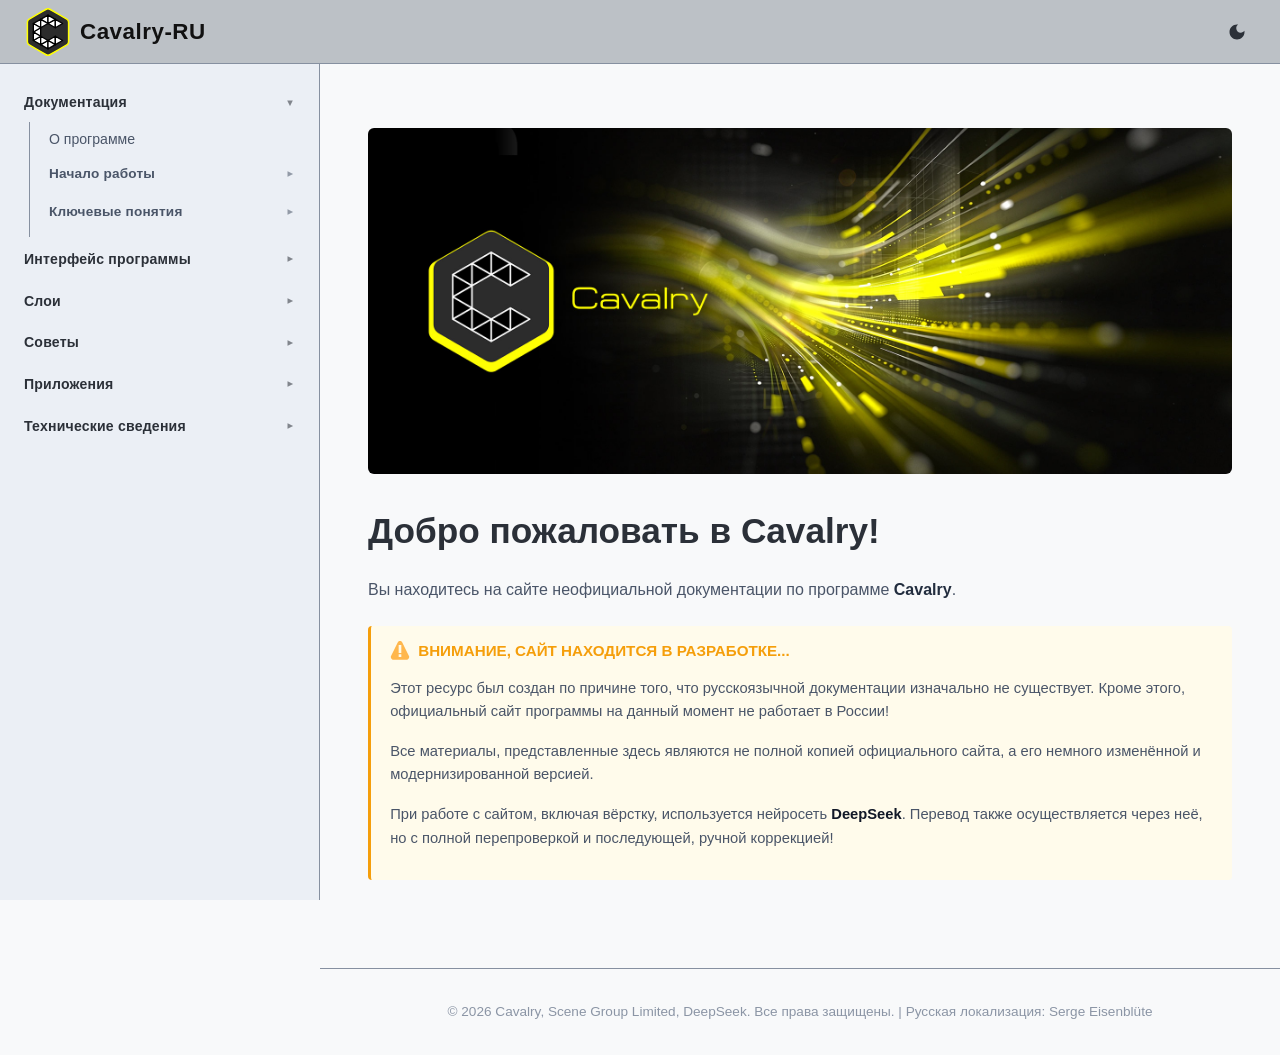
==== commit d8d0966c: "Кнопки перехода для мобильной версии Файлы JavaScript перемещены в отдельную папку. Кнопки перехода " ====
--- a/index.html
+++ b/index.html
@@ -71,12 +71,12 @@
 
 <footer></footer>
 
-<script src="lenis.min.js"></script>
-<script src="sidebar.js"></script>
-<script src="header.js"></script>
-<script src="footer.js"></script>
-<script src="script.js"></script>
-<script src="theme.js"></script> 
-<script src="smooth-scroll.js"></script> 
+<script src="js/lenis.min.js"></script>
+<script src="js/sidebar.js"></script>
+<script src="js/header.js"></script>
+<script src="js/footer.js"></script>
+<script src="js/script.js"></script>
+<script src="js/theme.js"></script> 
+<script src="js/smooth-scroll.js"></script> 
 </body>
 </html>
--- a/style.css
+++ b/style.css
@@ -320,6 +320,7 @@
     border-top: 1px solid #313131;
     border-bottom: 1px solid #313131;
     gap: 1rem;
+    
 }
 
 .page-nav a {
@@ -330,12 +331,27 @@
     border: 1px solid #313131;
     border-radius: 6px;
     background-color: #222;
+    flex: 1;                     /* 👈 одинаковая ширина на десктопе */
+    max-width: 48%;              /* 👈 не растягиваются на всю ширину */
+    text-align: center;
+    
+}
+
+html.light .page-nav a {
+    color: #222d3e;
+    border-color: #8690a0;
+    background-color: #f0f2f5;
 }
 
 .page-nav a:hover {
     border-color: #6ea8fe;
     background-color: rgba(110, 168, 254, 0.08);
     text-decoration: none;
+}
+
+html.light .page-nav a:hover {
+    border-color: #222d3e;
+    background-color: rgba(34, 45, 62, 0.08);
 }
 
 /* Страничное меню под шапкой */
@@ -1275,4 +1291,17 @@
     .example-item img {
         height: 160px;
     }
+
+    .page-nav {
+        flex-direction: column;   /* 👈 вертикально */
+        gap: 0.55rem;
+    }
+
+    .page-nav a {
+        max-width: 100%;          /* 👈 на всю ширину */
+        width: 100%;
+        text-align: center;
+        font-size: 0.9rem;
+        padding: 0.7rem 1rem;
+    }
 }
